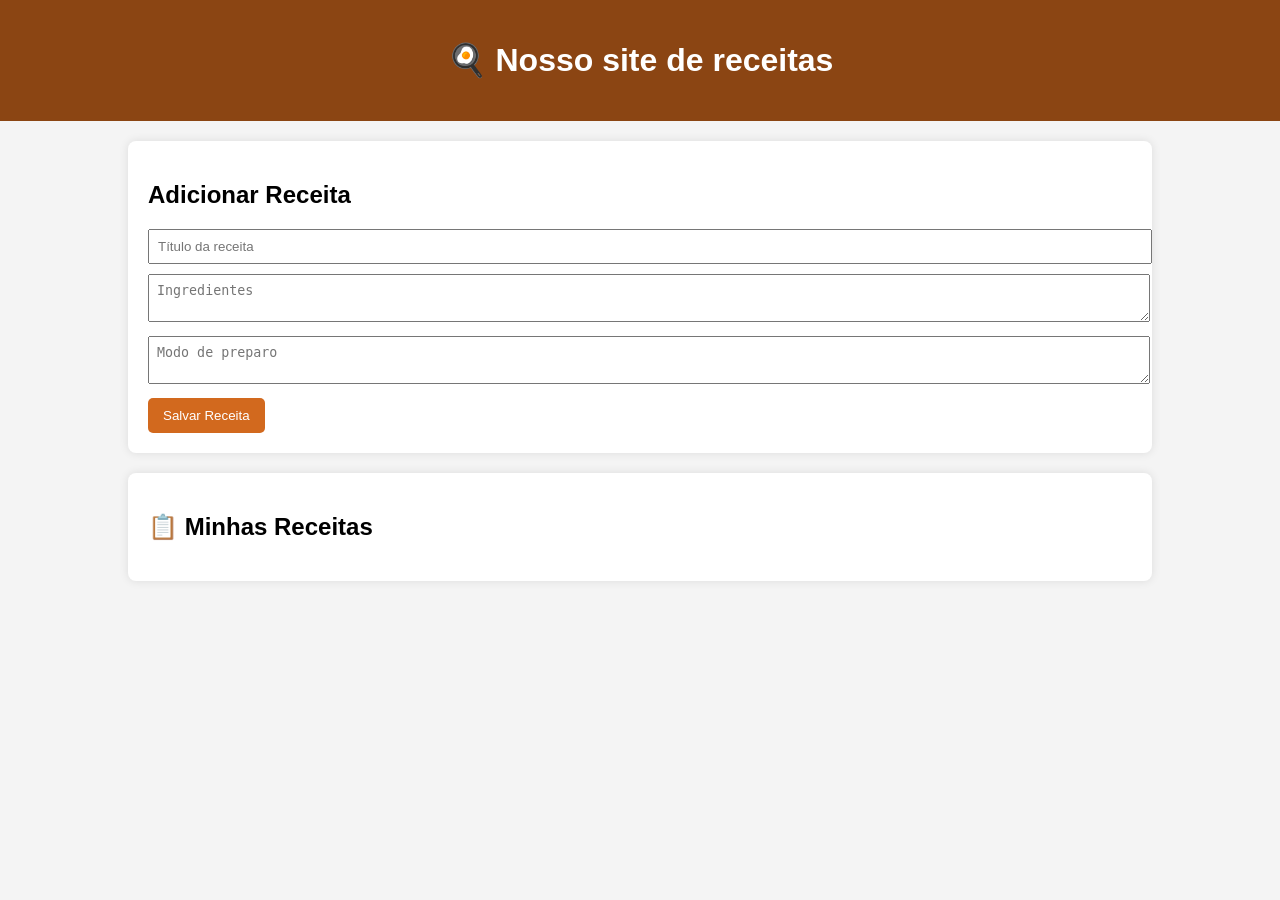
==== index.html @ 4a8650a2 "alteração do nome" ====
<!DOCTYPE html>
<html lang="pt-br">
<head>
    <meta charset="UTF-8">
    <title>Sabor coletivo</title>
    <link rel="stylesheet" href="style.css">
</head>
<body>

<header>
    <h1>🍳 Nosso site de receitas</h1>
</header>

<main>

    <section class="form-section">
        <h2 id="form-title">Adicionar Receita</h2>

        <input type="hidden" id="receita-id">

        <input type="text" id="titulo" placeholder="Título da receita">
        <textarea id="ingredientes" placeholder="Ingredientes"></textarea>
        <textarea id="modoPreparo" placeholder="Modo de preparo"></textarea>

        <button onclick="salvarReceita()">Salvar Receita</button>
    </section>

    <section class="lista-section">
        <h2>📋 Minhas Receitas</h2>
        <div id="lista-receitas"></div>
    </section>

</main>

<script src="script.js"></script>
</body>
</html>
---- style.css ----
body {
    font-family: Arial, sans-serif;
    background-color: #f4f4f4;
    margin: 0;
    padding: 0;
}

header {
    background-color: #8b4513;
    color: white;
    padding: 20px;
    text-align: center;
}

main {
    width: 80%;
    margin: 20px auto;
}

.form-section, .lista-section {
    background: white;
    padding: 20px;
    border-radius: 8px;
    margin-bottom: 20px;
    box-shadow: 0 0 10px rgba(0,0,0,0.1);
}

input, textarea {
    width: 100%;
    margin-bottom: 10px;
    padding: 8px;
}

button {
    background-color: #d2691e;
    color: white;
    border: none;
    padding: 10px 15px;
    cursor: pointer;
    border-radius: 5px;
    margin-right: 5px;
}

button:hover {
    background-color: #a0522d;
}

.receita-card {
    border: 1px solid #ddd;
    padding: 10px;
    margin-top: 10px;
    border-radius: 5px;
}
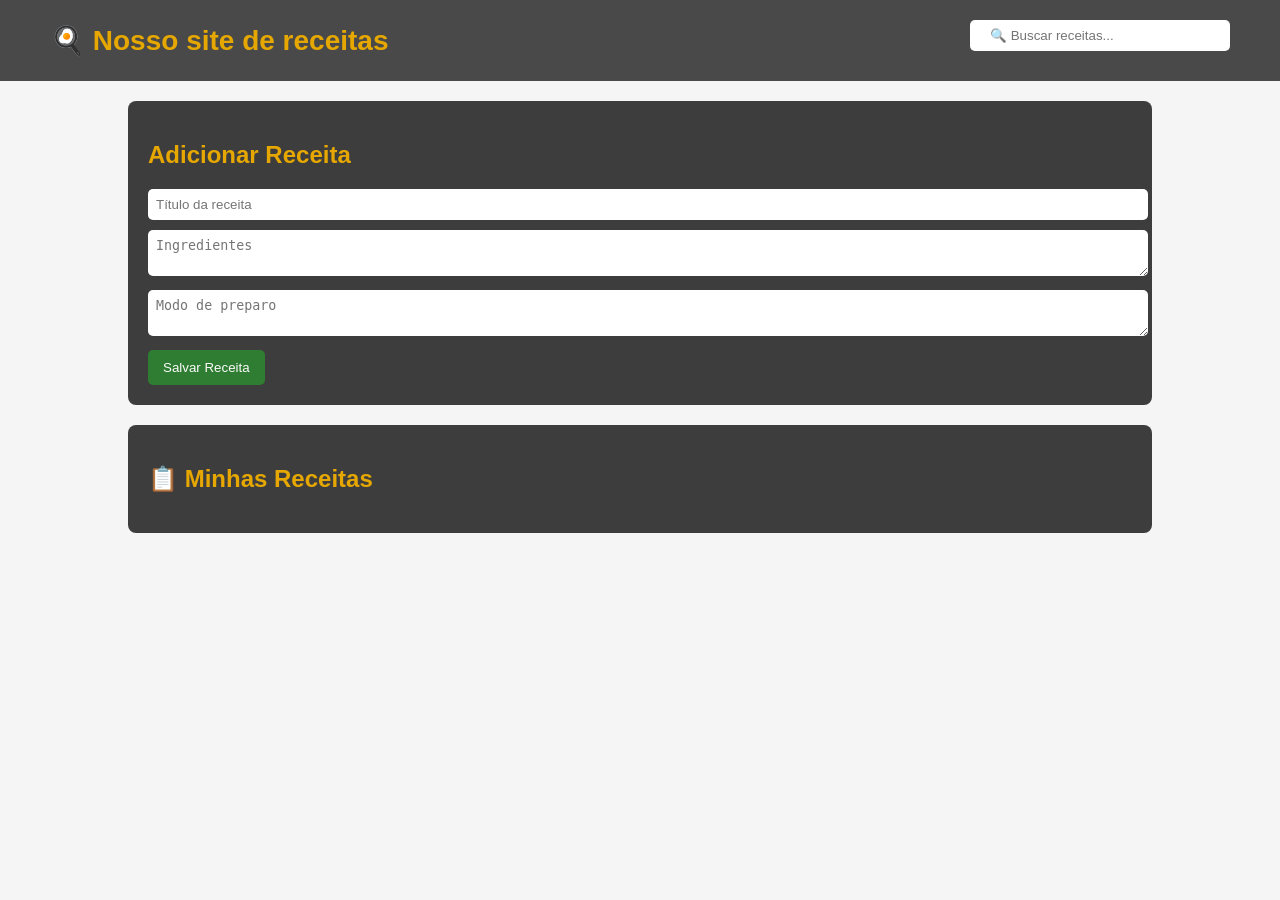
==== commit c6e1a7b9: "modificação do plano de fundo e paleta de cores" ====
--- a/index.html
+++ b/index.html
@@ -2,26 +2,28 @@
 <html lang="pt-br">
 <head>
     <meta charset="UTF-8">
-    <title>Sabor coletivo</title>
+    <title>Sabor Coletivo</title>
     <link rel="stylesheet" href="style.css">
 </head>
 <body>
 
-<header>
+<header class="header-container">
     <h1>🍳 Nosso site de receitas</h1>
+    <input 
+        type="text" 
+        id="buscar" 
+        placeholder="🔍 Buscar receitas..." 
+        oninput="buscarReceitas()"
+    >
 </header>
 
 <main>
-
     <section class="form-section">
         <h2 id="form-title">Adicionar Receita</h2>
-
         <input type="hidden" id="receita-id">
-
         <input type="text" id="titulo" placeholder="Título da receita">
         <textarea id="ingredientes" placeholder="Ingredientes"></textarea>
         <textarea id="modoPreparo" placeholder="Modo de preparo"></textarea>
-
         <button onclick="salvarReceita()">Salvar Receita</button>
     </section>
 
@@ -29,7 +31,6 @@
         <h2>📋 Minhas Receitas</h2>
         <div id="lista-receitas"></div>
     </section>
-
 </main>
 
 <script src="script.js"></script>
--- a/style.css
+++ b/style.css
@@ -1,15 +1,33 @@
 body {
     font-family: Arial, sans-serif;
-    background-color: #f4f4f4;
+    background-color: #F5F5F5;
+    background-image: url("https://img.freepik.com/fotos-gratis/vista-de-cima-em-close-up-tacas-de-especiarias-frutas-citricas-e-alho_140725-78732.jpg");
+    background-size: cover;
+    background-position: center;
+    background-repeat: no-repeat;
     margin: 0;
     padding: 0;
 }
 
-header {
-    background-color: #8b4513;
-    color: white;
-    padding: 20px;
-    text-align: center;
+.header-container {
+    background-color: rgba(0, 0, 0, 0.7);
+    color: #E6A800;
+    padding: 20px 50px;
+    display: flex;
+    justify-content: space-between;
+    align-items: center;
+}
+
+.header-container h1 {
+    margin: 0;
+    font-size: 28px;
+}
+
+.header-container input {
+    padding: 8px 20px;
+    border-radius: 5px;
+    border: none;
+    width: 220px;
 }
 
 main {
@@ -18,22 +36,23 @@
 }
 
 .form-section, .lista-section {
-    background: white;
+    background: rgba(0, 0, 0, 0.75);
     padding: 20px;
     border-radius: 8px;
     margin-bottom: 20px;
-    box-shadow: 0 0 10px rgba(0,0,0,0.1);
 }
 
 input, textarea {
     width: 100%;
     margin-bottom: 10px;
     padding: 8px;
+    border-radius: 5px;
+    border: none;
 }
 
 button {
-    background-color: #d2691e;
-    color: white;
+    background-color: #2E7D32;
+    color: #FCFAFA;
     border: none;
     padding: 10px 15px;
     cursor: pointer;
@@ -42,12 +61,31 @@
 }
 
 button:hover {
-    background-color: #a0522d;
+    background-color: #1B5E20;
 }
 
 .receita-card {
-    border: 1px solid #ddd;
+    border: 1px solid #fcfafa;
     padding: 10px;
     margin-top: 10px;
     border-radius: 5px;
+    background: rgba(0,0,0,0.65);
+}
+
+.receita-card h3 {
+    color: #E6A800;
+    font-weight: bold;
+    margin: 0 0 8px 0;
+}
+
+.receita-card p:nth-of-type(1) {
+    color: #f6cc7a;
+}
+
+.receita-card p:nth-of-type(2) {
+    color: #FFA726;
+}
+
+#form-title, .lista-section h2 {
+    color: #E6A800;
 }
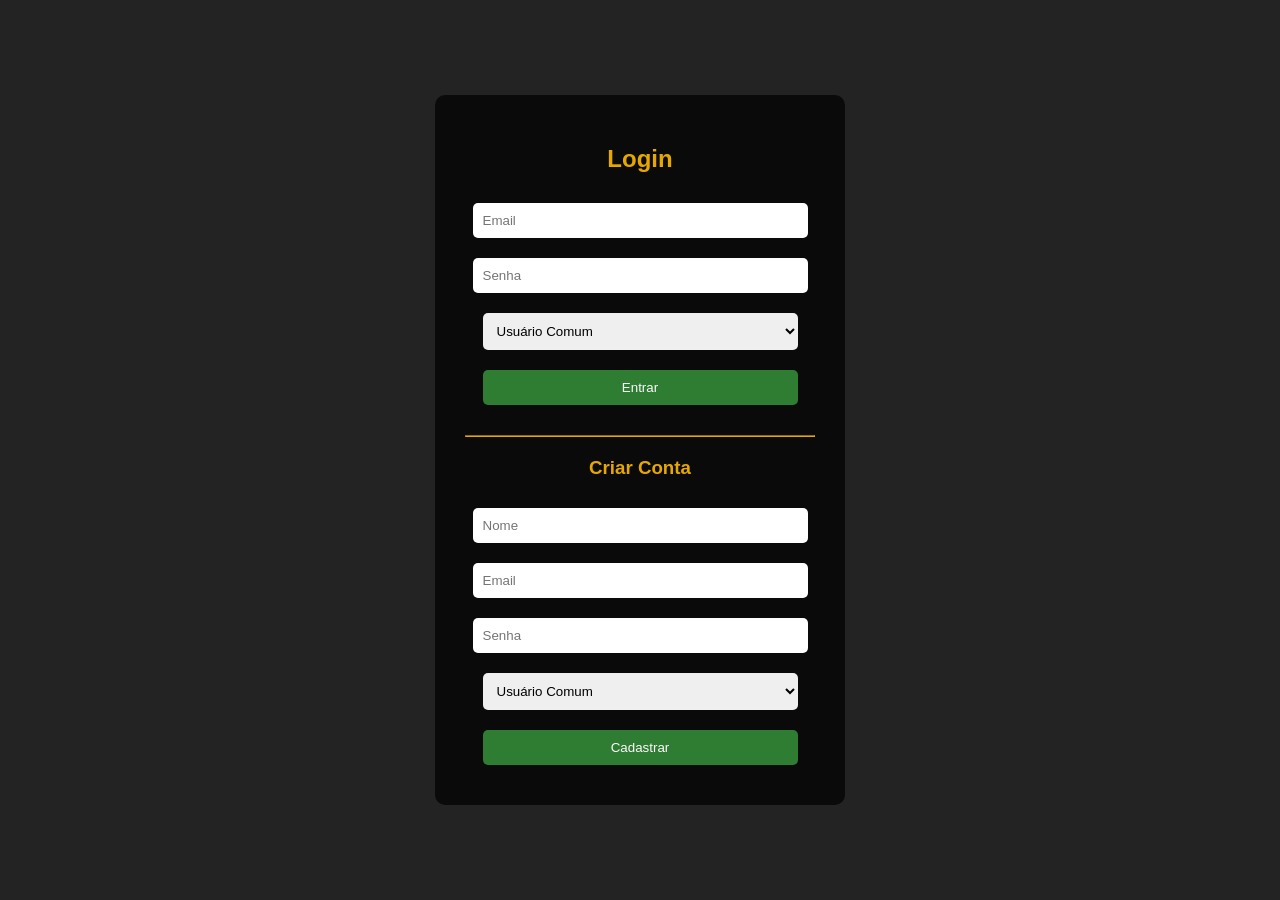
==== commit 72a43ac6: "adicionei novas seções" ====
--- a/index.html
+++ b/index.html
@@ -1,38 +1,82 @@
 <!DOCTYPE html>
 <html lang="pt-br">
 <head>
-    <meta charset="UTF-8">
-    <title>Sabor Coletivo</title>
-    <link rel="stylesheet" href="style.css">
+  <meta charset="UTF-8">
+  <title>Sabor Coletivo</title>
+  <link rel="stylesheet" href="style.css">
 </head>
 <body>
+  <header class="header-container">
+    <h1>🍳 Sabor Coletivo</h1>
+    <input type="text" id="buscar" placeholder="🔍 Buscar receitas..." oninput="buscarReceitas()">
+    <span class="usuario-logado"></span>
+    <button onclick="logout()">Sair</button>
+  </header>
 
-<header class="header-container">
-    <h1>🍳 Nosso site de receitas</h1>
-    <input 
-        type="text" 
-        id="buscar" 
-        placeholder="🔍 Buscar receitas..." 
-        oninput="buscarReceitas()"
-    >
-</header>
+  <main>
 
-<main>
-    <section class="form-section">
-        <h2 id="form-title">Adicionar Receita</h2>
-        <input type="hidden" id="receita-id">
-        <input type="text" id="titulo" placeholder="Título da receita">
-        <textarea id="ingredientes" placeholder="Ingredientes"></textarea>
-        <textarea id="modoPreparo" placeholder="Modo de preparo"></textarea>
-        <button onclick="salvarReceita()">Salvar Receita</button>
+<!-- HERO COM IMAGEM -->
+<section class="hero">
+  <div class="hero-content">
+    <h1>Descubra Receitas Incríveis</h1>
+    <p>Explore nossa coleção de receitas deliciosas para todas as ocasiões</p>
+  </div>
+</section>
+
+<!-- SEÇÃO DE BOAS VINDAS -->
+<section class="boas-vindas">
+  <div class="container">
+    <h2>Bem-vindo ao Receitas Deliciosas</h2>
+    <p>
+      Sua comunidade colaborativa de receitas! Aqui você não só descobre receitas
+      incríveis, mas também pode compartilhar suas próprias criações culinárias
+      com milhares de pessoas.
+    </p>
+  </div>
+</section>
+
+    <!-- CONTAINER DE CATEGORIAS / DESTAQUES -->
+    <section class="container">
+      <h2>🍲 Categorias</h2>
+      <div class="categorias">
+        <div class="categoria-card">🥗 Saudável</div>
+        <div class="categoria-card">🍝 Massas</div>
+        <div class="categoria-card">🍰 Sobremesas</div>
+        <div class="categoria-card">🍛 Pratos Principais</div>
+        <div class="categoria-card">🍫 Por Humor</div>
+      </div>
     </section>
 
-    <section class="lista-section">
-        <h2>📋 Minhas Receitas</h2>
-        <div id="lista-receitas"></div>
+    <!-- CONTAINER DE ADICIONAR RECEITA -->
+    <section class="container form-section">
+      <h2 id="form-title">Adicionar Receita</h2>
+      <input type="hidden" id="receita-id">
+      <input type="text" id="titulo" placeholder="Título da receita">
+      <textarea id="ingredientes" placeholder="Ingredientes"></textarea>
+      <textarea id="modoPreparo" placeholder="Modo de preparo"></textarea>
+      <button onclick="salvarReceita()">Salvar Receita</button>
     </section>
-</main>
 
-<script src="script.js"></script>
+    <!-- CONTAINER DE MINHAS RECEITAS -->
+    <section class="container lista-section">
+      <h2>📋 Minhas Receitas</h2>
+      <div id="lista-receitas" class="cards-receitas"></div>
+    </section>
+
+    <!-- CONTAINER DE RECEITAS SAUDÁVEIS -->
+    <section class="container nutricionista-section">
+      <h2>🥗 Receitas Saudáveis</h2>
+      <div id="receitas-saudaveis" class="cards-receitas"></div>
+    </section>
+
+    <!-- CONTAINER DE RECEITAS POR HUMOR -->
+    <section class="container humor-section">
+      <h2>😂 Receitas Por Humor</h2>
+      <div id="receitas-humor" class="cards-receitas"></div>
+    </section>
+
+  </main>
+
+  <script src="script.js"></script>
 </body>
 </html>
--- a/style.css
+++ b/style.css
@@ -1,7 +1,11 @@
+/* ======================= */
+/* ESTILO PRINCIPAL SITE */
+/* ======================= */
+
 body {
     font-family: Arial, sans-serif;
-    background-color: #F5F5F5;
-    background-image: url("https://img.freepik.com/fotos-gratis/vista-de-cima-em-close-up-tacas-de-especiarias-frutas-citricas-e-alho_140725-78732.jpg");
+  background-image: url("https://img.freepik.com/fotos-gratis/vista-de-cima-em-close-up-tacas-de-especiarias-frutas-citricas-e-alho_140725-78732.jpg");
+    background-color: #232323;
     background-size: cover;
     background-position: center;
     background-repeat: no-repeat;
@@ -9,8 +13,66 @@
     padding: 0;
 }
 
-.header-container {
-    background-color: rgba(0, 0, 0, 0.7);
+/* HERO */
+.hero{
+  height: 450px;
+  background-image: url("https://img.freepik.com/fotos-premium/fundo-de-cozinha-de-pedra-preta-vista-de-cima-especiarias-e-legumes_835895-2287.jpg");
+  background-size: cover;
+  background-position: center;
+  display:flex;
+  align-items:center;
+  justify-content:center;
+  text-align:center;
+  color:white;
+  position:relative;
+}
+
+.hero::before{
+  content:"";
+  position:absolute;
+  inset:0;
+  background:rgba(0,0,0,0.35);
+}
+
+.hero-content{
+  position:relative;
+  z-index:1;
+}
+
+.hero h1{
+  font-size:48px;
+  margin-bottom:10px;
+}
+
+.hero p{
+  font-size:20px;
+}
+
+
+/* BOAS VINDAS */
+.boas-vindas{
+  background-image: url("https://img.freepik.com/fotos-premium/fundo-de-cozinha-de-pedra-preta-vista-de-cima-especiarias-e-legumes_835895-2287.jpg");
+  padding:80px 20px;
+  text-align:center;
+}
+
+.container{
+  max-width:900px;
+  margin:auto;
+}
+
+.boas-vindas h2{
+  font-size:36px;
+  color:#f6f5f5;
+  margin-bottom:20px;
+}
+
+.boas-vindas p{
+  font-size:18px;
+  color:#f6f5f5;
+}
+header.header-container {
+    background-color: rgba(0,0,0,0.7);
     color: #E6A800;
     padding: 20px 50px;
     display: flex;
@@ -18,31 +80,69 @@
     align-items: center;
 }
 
-.header-container h1 {
+header.header-container h1 {
     margin: 0;
     font-size: 28px;
 }
 
-.header-container input {
+header.header-container input {
     padding: 8px 20px;
     border-radius: 5px;
     border: none;
     width: 220px;
 }
 
-main {
-    width: 80%;
+header.header-container button {
+    background-color: #2E7D32;
+    color: #FCFAFA;
+    border: none;
+    padding: 8px 15px;
+    border-radius: 5px;
+    cursor: pointer;
+}
+
+header.header-container button:hover {
+    background-color: #1B5E20;
+}
+
+/* ======================= */
+/* CONTAINERS */
+.container {
+    width: 85%;
     margin: 20px auto;
-}
-
-.form-section, .lista-section {
-    background: rgba(0, 0, 0, 0.75);
-    padding: 20px;
+    padding: 15px;
+    background: rgba(0,0,0,0.65);
     border-radius: 8px;
-    margin-bottom: 20px;
-}
-
-input, textarea {
+}
+
+/* ======================= */
+/* CATEGORIAS */
+.categorias {
+    display: flex;
+    gap: 15px;
+    flex-wrap: wrap;
+    margin-top: 10px;
+}
+
+.categoria-card {
+    background: rgba(0,0,0,0.75);
+    color: #E6A800;
+    padding: 15px;
+    border-radius: 8px;
+    flex: 1 1 150px;
+    text-align: center;
+    cursor: pointer;
+    transition: transform 0.2s;
+}
+
+.categoria-card:hover {
+    transform: scale(1.05);
+}
+
+/* ======================= */
+/* FORMULÁRIO */
+.form-section input, 
+.form-section textarea {
     width: 100%;
     margin-bottom: 10px;
     padding: 8px;
@@ -50,42 +150,103 @@
     border: none;
 }
 
-button {
+/* ======================= */
+/* CARDS DE RECEITAS */
+.cards-receitas {
+    display: flex;
+    flex-wrap: wrap;
+    gap: 15px;
+    margin-top: 10px;
+}
+
+.receita-card {
+    flex: 1 1 300px;
+    border-radius: 8px;
+    background: rgba(0,0,0,0.75);
+    padding: 15px;
+    color: #fff;
+    position: relative;
+}
+
+.receita-card h3 {
+    color: #E6A800;
+    margin-top: 0;
+}
+
+.receita-card p {
+    color: #f6cc7a;
+}
+
+.receita-card span {
+    color: #4CAF50;
+    font-weight: bold;
+}
+
+.receita-card button {
+    margin-top: 10px;
     background-color: #2E7D32;
     color: #FCFAFA;
     border: none;
-    padding: 10px 15px;
-    cursor: pointer;
-    border-radius: 5px;
-    margin-right: 5px;
-}
-
-button:hover {
+    padding: 8px 12px;
+    border-radius: 5px;
+    cursor: pointer;
+}
+
+.receita-card button:hover {
     background-color: #1B5E20;
 }
 
-.receita-card {
-    border: 1px solid #fcfafa;
+/* ======================= */
+/* SEÇÕES ESPECIAIS */
+.nutricionista-section h2,
+.humor-section h2 {
+    color: #E6A800;
+}
+
+/* ======================= */
+/* CSS DA TELA DE LOGIN */
+/* ======================= */
+/* Background específico da tela de login */
+body.login-page {
+    font-family: Arial, sans-serif;
+    margin: 0;
+    padding: 0;
+    height: 100vh;
+    background-image: url("https://img.freepik.com/vetores-premium/padrao-com-icones-e-elementos-de-alimentos-adesivos-de-livros-de-culinaria-fundo-de-menu-caseiro-bonito-para-cozinhar_1003207-130.jpg");
+    background-size: cover;
+    background-position: center;
+    background-repeat: no-repeat;
+    display: flex;
+    justify-content: center;
+    align-items: center;
+}
+
+/* Formulário centralizado */
+.login-container {
+    width: 350px;
+    padding: 30px;
+    background-color: rgba(0, 0, 0, 0.7);
+    border-radius: 10px;
+    color: #E6A800;
+    text-align: center;
+}
+
+.login-container input,
+.login-container select,
+.login-container button {
+    width: 90%;
+    margin: 10px 0;
     padding: 10px;
-    margin-top: 10px;
-    border-radius: 5px;
-    background: rgba(0,0,0,0.65);
-}
-
-.receita-card h3 {
-    color: #E6A800;
-    font-weight: bold;
-    margin: 0 0 8px 0;
-}
-
-.receita-card p:nth-of-type(1) {
-    color: #f6cc7a;
-}
-
-.receita-card p:nth-of-type(2) {
-    color: #FFA726;
-}
-
-#form-title, .lista-section h2 {
-    color: #E6A800;
+    border-radius: 5px;
+    border: none;
+}
+
+.login-container button {
+    background-color: #2E7D32;
+    color: #FCFAFA;
+    cursor: pointer;
+}
+
+.login-container button:hover {
+    background-color: #1B5E20;
 }
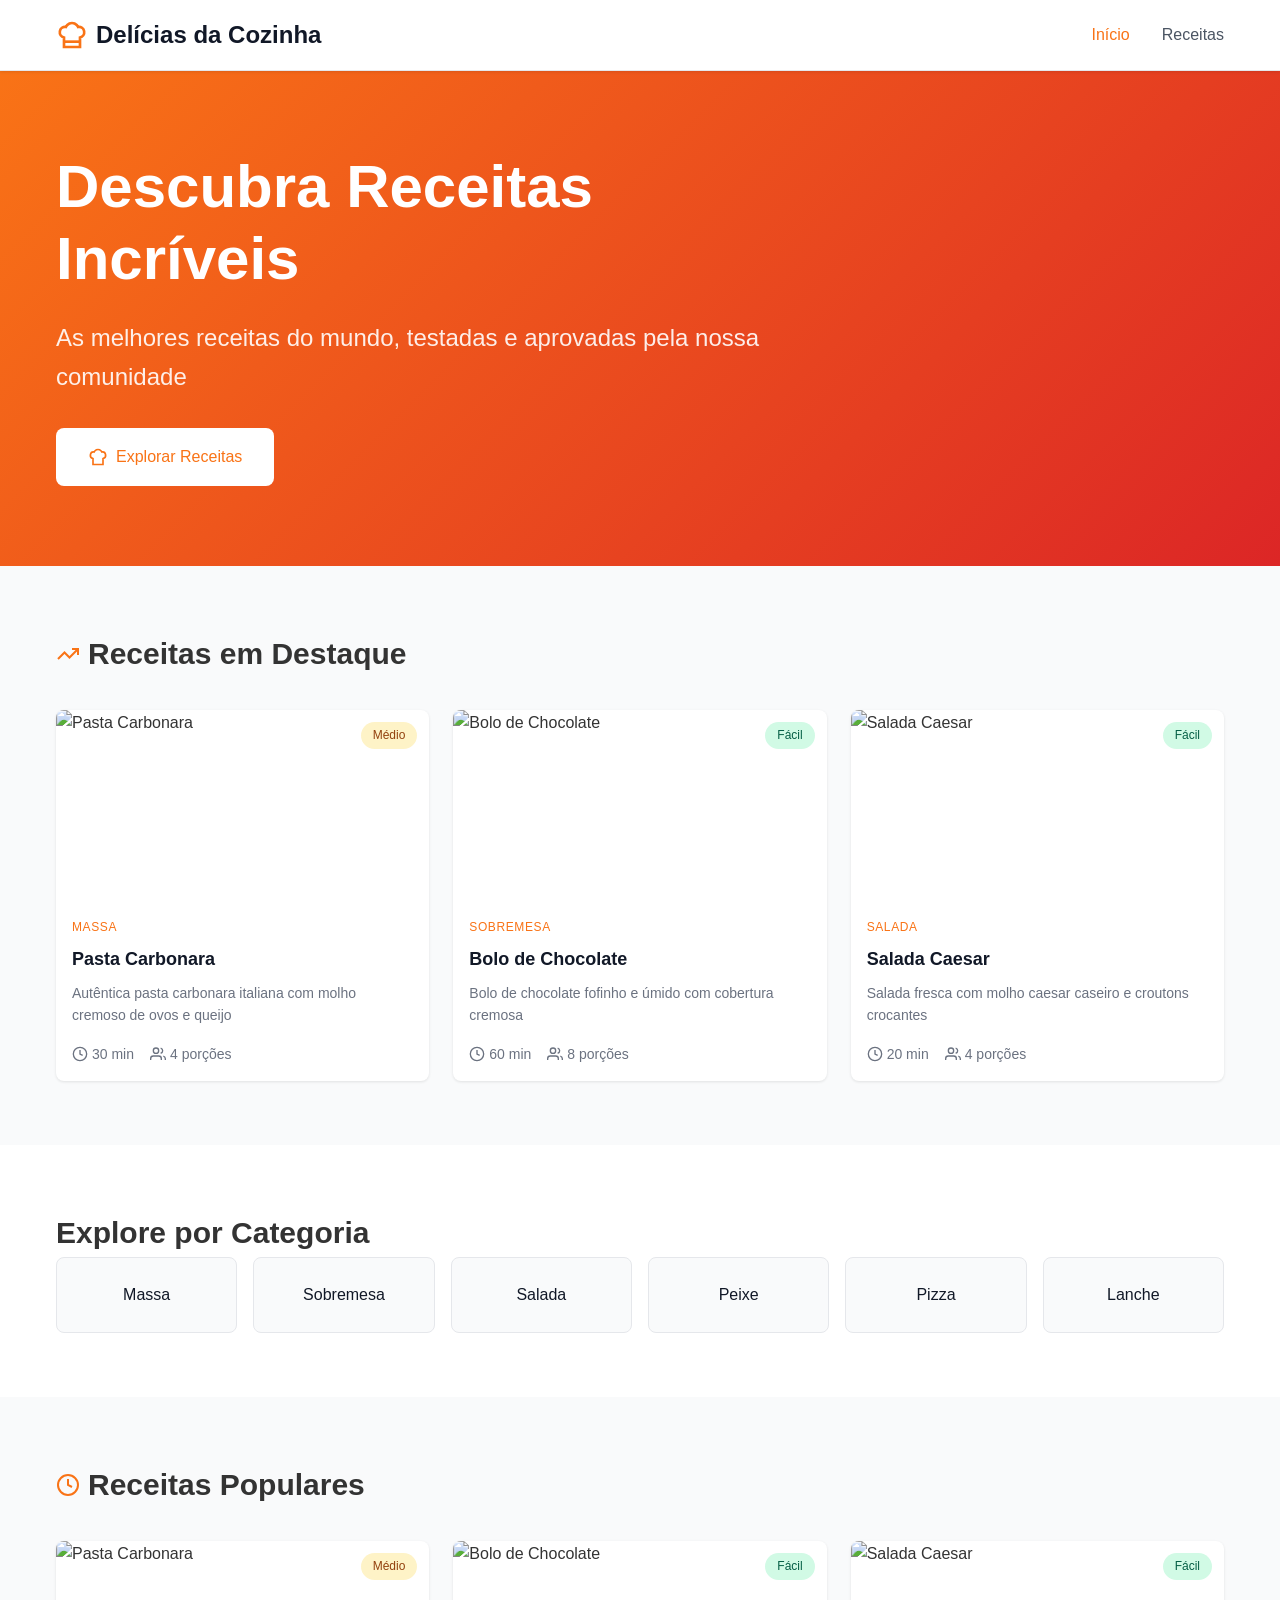
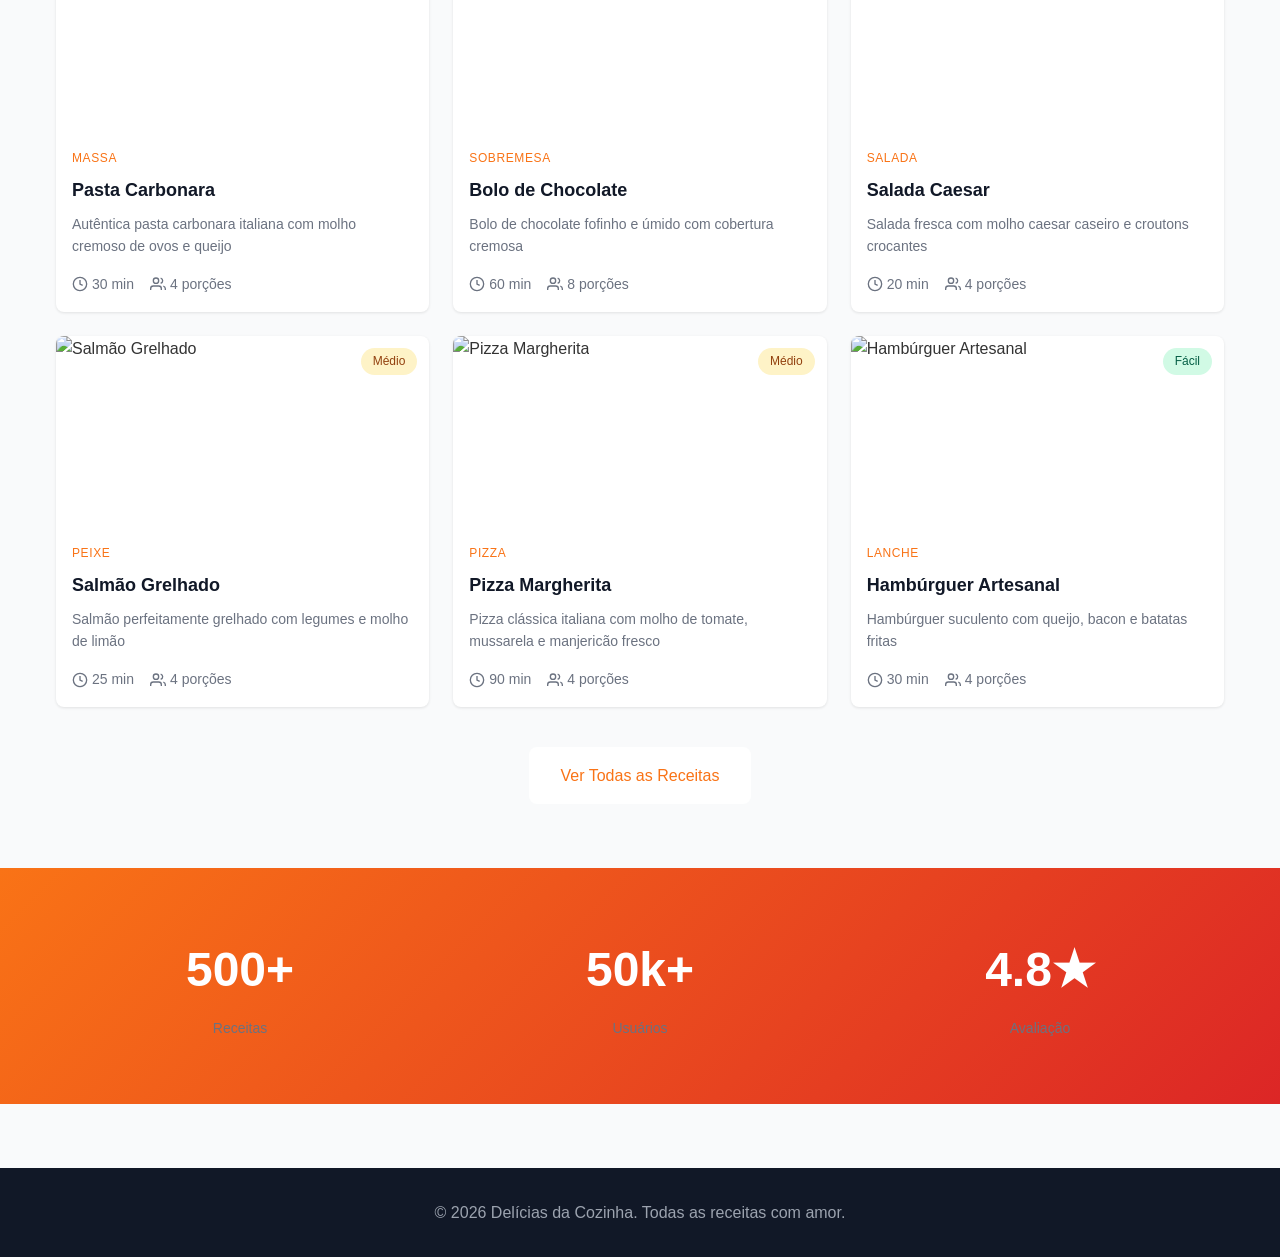
==== commit 48af37b3: "modificação total" ====
--- a/index.html
+++ b/index.html
@@ -1,82 +1,136 @@
 <!DOCTYPE html>
-<html lang="pt-br">
+<html lang="pt-BR">
 <head>
-  <meta charset="UTF-8">
-  <title>Sabor Coletivo</title>
-  <link rel="stylesheet" href="style.css">
+    <meta charset="UTF-8">
+    <meta name="viewport" content="width=device-width, initial-scale=1.0">
+    <title>Delícias da Cozinha - Site de Receitas</title>
+    <link rel="stylesheet" href="style.css">
 </head>
 <body>
-  <header class="header-container">
-    <h1>🍳 Sabor Coletivo</h1>
-    <input type="text" id="buscar" placeholder="🔍 Buscar receitas..." oninput="buscarReceitas()">
-    <span class="usuario-logado"></span>
-    <button onclick="logout()">Sair</button>
-  </header>
+    <!-- Header -->
+    <header class="header">
+        <div class="container">
+            <div class="header-content">
+                <a href="index.html" class="logo">
+                    <svg class="logo-icon" viewBox="0 0 24 24" fill="none" stroke="currentColor">
+                        <path d="M6 13.87A4 4 0 0 1 7.41 6a5.11 5.11 0 0 1 1.05-1.54 5 5 0 0 1 7.08 0A5.11 5.11 0 0 1 16.59 6 4 4 0 0 1 18 13.87V21H6Z"/>
+                        <line x1="6" y1="17" x2="18" y2="17"/>
+                    </svg>
+                    <span class="logo-text">Delícias da Cozinha</span>
+                </a>
+                <nav class="nav desktop-nav">
+                    <a href="index.html" class="nav-link active">Início</a>
+                    <a href="receitas.html" class="nav-link">Receitas</a>
+                </nav>
+                <button class="mobile-menu-btn" id="mobileMenuBtn">
+                    <span></span>
+                    <span></span>
+                    <span></span>
+                </button>
+            </div>
+            <nav class="mobile-nav" id="mobileNav">
+                <a href="index.html" class="nav-link">Início</a>
+                <a href="receitas.html" class="nav-link">Receitas</a>
+            </nav>
+        </div>
+    </header>
 
-  <main>
-
-<!-- HERO COM IMAGEM -->
-<section class="hero">
-  <div class="hero-content">
-    <h1>Descubra Receitas Incríveis</h1>
-    <p>Explore nossa coleção de receitas deliciosas para todas as ocasiões</p>
-  </div>
-</section>
-
-<!-- SEÇÃO DE BOAS VINDAS -->
-<section class="boas-vindas">
-  <div class="container">
-    <h2>Bem-vindo ao Receitas Deliciosas</h2>
-    <p>
-      Sua comunidade colaborativa de receitas! Aqui você não só descobre receitas
-      incríveis, mas também pode compartilhar suas próprias criações culinárias
-      com milhares de pessoas.
-    </p>
-  </div>
-</section>
-
-    <!-- CONTAINER DE CATEGORIAS / DESTAQUES -->
-    <section class="container">
-      <h2>🍲 Categorias</h2>
-      <div class="categorias">
-        <div class="categoria-card">🥗 Saudável</div>
-        <div class="categoria-card">🍝 Massas</div>
-        <div class="categoria-card">🍰 Sobremesas</div>
-        <div class="categoria-card">🍛 Pratos Principais</div>
-        <div class="categoria-card">🍫 Por Humor</div>
-      </div>
+    <!-- Hero Section -->
+    <section class="hero">
+        <div class="container">
+            <div class="hero-content">
+                <h1 class="hero-title">Descubra Receitas Incríveis</h1>
+                <p class="hero-description">
+                    As melhores receitas do mundo, testadas e aprovadas pela nossa comunidade
+                </p>
+                <a href="receitas.html" class="btn btn-primary">
+                    <svg class="btn-icon" viewBox="0 0 24 24" fill="none" stroke="currentColor">
+                        <path d="M6 13.87A4 4 0 0 1 7.41 6a5.11 5.11 0 0 1 1.05-1.54 5 5 0 0 1 7.08 0A5.11 5.11 0 0 1 16.59 6 4 4 0 0 1 18 13.87V21H6Z"/>
+                    </svg>
+                    Explorar Receitas
+                </a>
+            </div>
+        </div>
     </section>
 
-    <!-- CONTAINER DE ADICIONAR RECEITA -->
-    <section class="container form-section">
-      <h2 id="form-title">Adicionar Receita</h2>
-      <input type="hidden" id="receita-id">
-      <input type="text" id="titulo" placeholder="Título da receita">
-      <textarea id="ingredientes" placeholder="Ingredientes"></textarea>
-      <textarea id="modoPreparo" placeholder="Modo de preparo"></textarea>
-      <button onclick="salvarReceita()">Salvar Receita</button>
+    <!-- Featured Recipes -->
+    <section class="section">
+        <div class="container">
+            <div class="section-header">
+                <svg class="section-icon" viewBox="0 0 24 24" fill="none" stroke="currentColor">
+                    <polyline points="22 7 13.5 15.5 8.5 10.5 2 17"/>
+                    <polyline points="16 7 22 7 22 13"/>
+                </svg>
+                <h2 class="section-title">Receitas em Destaque</h2>
+            </div>
+            <div class="recipes-grid" id="featuredRecipes">
+                <!-- Receitas serão inseridas via JavaScript -->
+            </div>
+        </div>
     </section>
 
-    <!-- CONTAINER DE MINHAS RECEITAS -->
-    <section class="container lista-section">
-      <h2>📋 Minhas Receitas</h2>
-      <div id="lista-receitas" class="cards-receitas"></div>
+    <!-- Categories -->
+    <section class="section section-white">
+        <div class="container">
+            <h2 class="section-title">Explore por Categoria</h2>
+            <div class="categories-grid">
+                <a href="receitas.html?categoria=Massa" class="category-card">Massa</a>
+                <a href="receitas.html?categoria=Sobremesa" class="category-card">Sobremesa</a>
+                <a href="receitas.html?categoria=Salada" class="category-card">Salada</a>
+                <a href="receitas.html?categoria=Peixe" class="category-card">Peixe</a>
+                <a href="receitas.html?categoria=Pizza" class="category-card">Pizza</a>
+                <a href="receitas.html?categoria=Lanche" class="category-card">Lanche</a>
+            </div>
+        </div>
     </section>
 
-    <!-- CONTAINER DE RECEITAS SAUDÁVEIS -->
-    <section class="container nutricionista-section">
-      <h2>🥗 Receitas Saudáveis</h2>
-      <div id="receitas-saudaveis" class="cards-receitas"></div>
+    <!-- Popular Recipes -->
+    <section class="section">
+        <div class="container">
+            <div class="section-header">
+                <svg class="section-icon" viewBox="0 0 24 24" fill="none" stroke="currentColor">
+                    <circle cx="12" cy="12" r="10"/>
+                    <polyline points="12 6 12 12 16 14"/>
+                </svg>
+                <h2 class="section-title">Receitas Populares</h2>
+            </div>
+            <div class="recipes-grid" id="popularRecipes">
+                <!-- Receitas serão inseridas via JavaScript -->
+            </div>
+            <div class="section-footer">
+                <a href="receitas.html" class="btn btn-primary">Ver Todas as Receitas</a>
+            </div>
+        </div>
     </section>
 
-    <!-- CONTAINER DE RECEITAS POR HUMOR -->
-    <section class="container humor-section">
-      <h2>😂 Receitas Por Humor</h2>
-      <div id="receitas-humor" class="cards-receitas"></div>
+    <!-- Stats Section -->
+    <section class="stats-section">
+        <div class="container">
+            <div class="stats-grid">
+                <div class="stat-card">
+                    <div class="stat-number">500+</div>
+                    <p class="stat-label">Receitas</p>
+                </div>
+                <div class="stat-card">
+                    <div class="stat-number">50k+</div>
+                    <p class="stat-label">Usuários</p>
+                </div>
+                <div class="stat-card">
+                    <div class="stat-number">4.8★</div>
+                    <p class="stat-label">Avaliação</p>
+                </div>
+            </div>
+        </div>
     </section>
 
-  </main>
+    <!-- Footer -->
+    <footer class="footer">
+        <div class="container">
+            <p class="footer-text">© 2026 Delícias da Cozinha. Todas as receitas com amor.</p>
+        </div>
+    </footer>
 
-  <script src="script.js"></script>
+    <script src="data.js"></script>
+    <script src="script.js"></script>
 </body>
-</html>+</html>
--- a/style.css
+++ b/style.css
@@ -1,252 +1,801 @@
-/* ======================= */
-/* ESTILO PRINCIPAL SITE */
-/* ======================= */
-
-body {
-    font-family: Arial, sans-serif;
-  background-image: url("https://img.freepik.com/fotos-gratis/vista-de-cima-em-close-up-tacas-de-especiarias-frutas-citricas-e-alho_140725-78732.jpg");
-    background-color: #232323;
-    background-size: cover;
-    background-position: center;
-    background-repeat: no-repeat;
+/* Reset e Estilos Base */
+* {
     margin: 0;
     padding: 0;
-}
-
-/* HERO */
-.hero{
-  height: 450px;
-  background-image: url("https://img.freepik.com/fotos-premium/fundo-de-cozinha-de-pedra-preta-vista-de-cima-especiarias-e-legumes_835895-2287.jpg");
-  background-size: cover;
-  background-position: center;
-  display:flex;
-  align-items:center;
-  justify-content:center;
-  text-align:center;
-  color:white;
-  position:relative;
-}
-
-.hero::before{
-  content:"";
-  position:absolute;
-  inset:0;
-  background:rgba(0,0,0,0.35);
-}
-
-.hero-content{
-  position:relative;
-  z-index:1;
-}
-
-.hero h1{
-  font-size:48px;
-  margin-bottom:10px;
-}
-
-.hero p{
-  font-size:20px;
-}
-
-
-/* BOAS VINDAS */
-.boas-vindas{
-  background-image: url("https://img.freepik.com/fotos-premium/fundo-de-cozinha-de-pedra-preta-vista-de-cima-especiarias-e-legumes_835895-2287.jpg");
-  padding:80px 20px;
-  text-align:center;
-}
-
-.container{
-  max-width:900px;
-  margin:auto;
-}
-
-.boas-vindas h2{
-  font-size:36px;
-  color:#f6f5f5;
-  margin-bottom:20px;
-}
-
-.boas-vindas p{
-  font-size:18px;
-  color:#f6f5f5;
-}
-header.header-container {
-    background-color: rgba(0,0,0,0.7);
-    color: #E6A800;
-    padding: 20px 50px;
-    display: flex;
+    box-sizing: border-box;
+}
+
+body {
+    font-family: -apple-system, BlinkMacSystemFont, 'Segoe UI', Roboto, Oxygen, Ubuntu, Cantarell, sans-serif;
+    line-height: 1.6;
+    color: #333;
+    background-color: #f9fafb;
+}
+
+.container {
+    max-width: 1200px;
+    margin: 0 auto;
+    padding: 0 1rem;
+}
+
+/* Header */
+.header {
+    position: sticky;
+    top: 0;
+    z-index: 50;
+    background-color: white;
+    border-bottom: 1px solid #e5e7eb;
+    box-shadow: 0 1px 3px rgba(0, 0, 0, 0.1);
+}
+
+.header-content {
+    display: flex;
+    align-items: center;
     justify-content: space-between;
-    align-items: center;
-}
-
-header.header-container h1 {
-    margin: 0;
-    font-size: 28px;
-}
-
-header.header-container input {
-    padding: 8px 20px;
-    border-radius: 5px;
+    padding: 1rem 0;
+}
+
+.logo {
+    display: flex;
+    align-items: center;
+    gap: 0.5rem;
+    text-decoration: none;
+    color: #111827;
+}
+
+.logo-icon {
+    width: 2rem;
+    height: 2rem;
+    color: #f97316;
+    stroke-width: 2;
+}
+
+.logo-text {
+    font-size: 1.5rem;
+    font-weight: 700;
+}
+
+.nav {
+    display: flex;
+    gap: 2rem;
+}
+
+.desktop-nav {
+    display: none;
+}
+
+@media (min-width: 768px) {
+    .desktop-nav {
+        display: flex;
+    }
+}
+
+.nav-link {
+    color: #4b5563;
+    text-decoration: none;
+    transition: color 0.3s;
+}
+
+.nav-link:hover,
+.nav-link.active {
+    color: #f97316;
+}
+
+.mobile-menu-btn {
+    display: flex;
+    flex-direction: column;
+    gap: 0.375rem;
+    background: none;
     border: none;
-    width: 220px;
-}
-
-header.header-container button {
-    background-color: #2E7D32;
-    color: #FCFAFA;
+    cursor: pointer;
+    padding: 0.5rem;
+}
+
+.mobile-menu-btn span {
+    width: 1.5rem;
+    height: 0.125rem;
+    background-color: #111827;
+    display: block;
+}
+
+@media (min-width: 768px) {
+    .mobile-menu-btn {
+        display: none;
+    }
+}
+
+.mobile-nav {
+    display: none;
+    flex-direction: column;
+    gap: 1rem;
+    padding: 1rem 0;
+    border-top: 1px solid #e5e7eb;
+}
+
+.mobile-nav.active {
+    display: flex;
+}
+
+@media (min-width: 768px) {
+    .mobile-nav {
+        display: none !important;
+    }
+}
+
+/* Hero Section */
+.hero {
+    background: linear-gradient(135deg, #f97316 0%, #dc2626 100%);
+    color: white;
+    padding: 5rem 0;
+}
+
+.hero-content {
+    max-width: 48rem;
+}
+
+.hero-title {
+    font-size: 3rem;
+    font-weight: 700;
+    margin-bottom: 1.5rem;
+    line-height: 1.2;
+}
+
+@media (min-width: 768px) {
+    .hero-title {
+        font-size: 3.75rem;
+    }
+}
+
+.hero-description {
+    font-size: 1.25rem;
+    margin-bottom: 2rem;
+    color: rgba(255, 255, 255, 0.9);
+}
+
+@media (min-width: 768px) {
+    .hero-description {
+        font-size: 1.5rem;
+    }
+}
+
+/* Buttons */
+.btn {
+    display: inline-flex;
+    align-items: center;
+    gap: 0.5rem;
+    padding: 1rem 2rem;
+    border-radius: 0.5rem;
+    font-weight: 500;
+    text-decoration: none;
+    transition: all 0.3s;
     border: none;
-    padding: 8px 15px;
-    border-radius: 5px;
     cursor: pointer;
-}
-
-header.header-container button:hover {
-    background-color: #1B5E20;
-}
-
-/* ======================= */
-/* CONTAINERS */
-.container {
-    width: 85%;
-    margin: 20px auto;
-    padding: 15px;
-    background: rgba(0,0,0,0.65);
-    border-radius: 8px;
-}
-
-/* ======================= */
-/* CATEGORIAS */
-.categorias {
-    display: flex;
-    gap: 15px;
+    font-size: 1rem;
+}
+
+.btn-primary {
+    background-color: white;
+    color: #f97316;
+}
+
+.btn-primary:hover {
+    background-color: #fff7ed;
+}
+
+.btn-icon {
+    width: 1.25rem;
+    height: 1.25rem;
+    stroke-width: 2;
+}
+
+/* Sections */
+.section {
+    padding: 4rem 0;
+}
+
+.section-white {
+    background-color: white;
+}
+
+.section-header {
+    display: flex;
+    align-items: center;
+    gap: 0.5rem;
+    margin-bottom: 2rem;
+}
+
+.section-icon {
+    width: 1.5rem;
+    height: 1.5rem;
+    color: #f97316;
+    stroke-width: 2;
+}
+
+.section-title {
+    font-size: 1.875rem;
+    font-weight: 700;
+}
+
+.section-footer {
+    text-align: center;
+    margin-top: 2.5rem;
+}
+
+/* Recipes Grid */
+.recipes-grid {
+    display: grid;
+    grid-template-columns: 1fr;
+    gap: 1.5rem;
+}
+
+@media (min-width: 768px) {
+    .recipes-grid {
+        grid-template-columns: repeat(2, 1fr);
+    }
+}
+
+@media (min-width: 1024px) {
+    .recipes-grid {
+        grid-template-columns: repeat(3, 1fr);
+    }
+}
+
+/* Recipe Card */
+.recipe-card {
+    background-color: white;
+    border-radius: 0.5rem;
+    overflow: hidden;
+    box-shadow: 0 1px 3px rgba(0, 0, 0, 0.1);
+    transition: box-shadow 0.3s;
+    text-decoration: none;
+    color: inherit;
+    display: block;
+}
+
+.recipe-card:hover {
+    box-shadow: 0 10px 25px rgba(0, 0, 0, 0.15);
+}
+
+.recipe-card-image {
+    position: relative;
+    height: 12rem;
+    overflow: hidden;
+}
+
+.recipe-card-image img {
+    width: 100%;
+    height: 100%;
+    object-fit: cover;
+    transition: transform 0.3s;
+}
+
+.recipe-card:hover .recipe-card-image img {
+    transform: scale(1.05);
+}
+
+.difficulty-badge {
+    position: absolute;
+    top: 0.75rem;
+    right: 0.75rem;
+    padding: 0.25rem 0.75rem;
+    border-radius: 9999px;
+    font-size: 0.75rem;
+    font-weight: 500;
+}
+
+.difficulty-facil {
+    background-color: #d1fae5;
+    color: #065f46;
+}
+
+.difficulty-medio {
+    background-color: #fef3c7;
+    color: #92400e;
+}
+
+.difficulty-dificil {
+    background-color: #fee2e2;
+    color: #991b1b;
+}
+
+.recipe-card-content {
+    padding: 1rem;
+}
+
+.recipe-category {
+    font-size: 0.75rem;
+    font-weight: 500;
+    color: #f97316;
+    text-transform: uppercase;
+    letter-spacing: 0.05em;
+    margin-bottom: 0.5rem;
+    display: block;
+}
+
+.recipe-title {
+    font-size: 1.125rem;
+    font-weight: 600;
+    color: #111827;
+    margin-bottom: 0.5rem;
+    display: -webkit-box;
+    -webkit-line-clamp: 1;
+    -webkit-box-orient: vertical;
+    overflow: hidden;
+}
+
+.recipe-description {
+    font-size: 0.875rem;
+    color: #6b7280;
+    margin-bottom: 1rem;
+    display: -webkit-box;
+    -webkit-line-clamp: 2;
+    -webkit-box-orient: vertical;
+    overflow: hidden;
+}
+
+.recipe-meta {
+    display: flex;
+    align-items: center;
+    gap: 1rem;
+    font-size: 0.875rem;
+    color: #6b7280;
+}
+
+.recipe-meta-item {
+    display: flex;
+    align-items: center;
+    gap: 0.25rem;
+}
+
+.recipe-meta-item svg {
+    width: 1rem;
+    height: 1rem;
+    stroke-width: 2;
+}
+
+/* Categories Grid */
+.categories-grid {
+    display: grid;
+    grid-template-columns: repeat(2, 1fr);
+    gap: 1rem;
+}
+
+@media (min-width: 768px) {
+    .categories-grid {
+        grid-template-columns: repeat(3, 1fr);
+    }
+}
+
+@media (min-width: 1024px) {
+    .categories-grid {
+        grid-template-columns: repeat(6, 1fr);
+    }
+}
+
+.category-card {
+    background-color: #f9fafb;
+    border: 1px solid #e5e7eb;
+    border-radius: 0.5rem;
+    padding: 1.5rem;
+    text-align: center;
+    text-decoration: none;
+    color: #111827;
+    font-weight: 500;
+    transition: all 0.3s;
+}
+
+.category-card:hover {
+    background-color: #fff7ed;
+    border-color: #fdba74;
+}
+
+/* Stats Section */
+.stats-section {
+    background: linear-gradient(135deg, #f97316 0%, #dc2626 100%);
+    color: white;
+    padding: 4rem 0;
+}
+
+.stats-grid {
+    display: grid;
+    grid-template-columns: 1fr;
+    gap: 2rem;
+    text-align: center;
+}
+
+@media (min-width: 768px) {
+    .stats-grid {
+        grid-template-columns: repeat(3, 1fr);
+    }
+}
+
+.stat-number {
+    font-size: 3rem;
+    font-weight: 700;
+    margin-bottom: 0.5rem;
+}
+
+.stat-label {
+    font-size: 1.25rem;
+    color: rgba(255, 255, 255, 0.9);
+}
+
+/* Footer */
+.footer {
+    background-color: #111827;
+    color: white;
+    padding: 2rem 0;
+    margin-top: 4rem;
+}
+
+.footer-text {
+    text-align: center;
+    color: #9ca3af;
+}
+
+/* Recipes Page */
+.recipes-page {
+    padding: 2rem 0;
+}
+
+.page-header {
+    margin-bottom: 2rem;
+}
+
+.page-title {
+    font-size: 2.25rem;
+    font-weight: 700;
+    margin-bottom: 1rem;
+}
+
+.page-description {
+    font-size: 1.125rem;
+    color: #6b7280;
+}
+
+/* Filters Section */
+.filters-section {
+    margin-bottom: 2rem;
+}
+
+.search-box {
+    position: relative;
+    max-width: 28rem;
+    margin-bottom: 1.5rem;
+}
+
+.search-icon {
+    position: absolute;
+    left: 0.75rem;
+    top: 50%;
+    transform: translateY(-50%);
+    width: 1.25rem;
+    height: 1.25rem;
+    color: #9ca3af;
+    stroke-width: 2;
+}
+
+.search-input {
+    width: 100%;
+    padding: 0.75rem 1rem 0.75rem 2.5rem;
+    border: 1px solid #d1d5db;
+    border-radius: 0.5rem;
+    font-size: 1rem;
+    outline: none;
+    transition: all 0.3s;
+}
+
+.search-input:focus {
+    border-color: #f97316;
+    box-shadow: 0 0 0 3px rgba(249, 115, 22, 0.1);
+}
+
+.filter-header {
+    display: flex;
+    align-items: center;
+    gap: 0.5rem;
+    margin-bottom: 1rem;
+}
+
+.filter-icon {
+    width: 1.25rem;
+    height: 1.25rem;
+    color: #6b7280;
+    stroke-width: 2;
+}
+
+.filter-label {
+    font-size: 0.875rem;
+    font-weight: 500;
+    color: #374151;
+}
+
+.categories-filter {
+    display: flex;
     flex-wrap: wrap;
-    margin-top: 10px;
-}
-
-.categoria-card {
-    background: rgba(0,0,0,0.75);
-    color: #E6A800;
-    padding: 15px;
-    border-radius: 8px;
-    flex: 1 1 150px;
+    gap: 0.5rem;
+}
+
+.category-btn {
+    padding: 0.5rem 1rem;
+    border-radius: 9999px;
+    font-size: 0.875rem;
+    font-weight: 500;
+    border: none;
+    cursor: pointer;
+    transition: all 0.3s;
+    background-color: #f3f4f6;
+    color: #374151;
+}
+
+.category-btn:hover {
+    background-color: #e5e7eb;
+}
+
+.category-btn.active {
+    background-color: #f97316;
+    color: white;
+}
+
+.results-count {
+    margin-bottom: 1.5rem;
+    color: #6b7280;
+}
+
+.no-results {
     text-align: center;
-    cursor: pointer;
-    transition: transform 0.2s;
-}
-
-.categoria-card:hover {
-    transform: scale(1.05);
-}
-
-/* ======================= */
-/* FORMULÁRIO */
-.form-section input, 
-.form-section textarea {
+    padding: 4rem 0;
+}
+
+.no-results p {
+    font-size: 1.25rem;
+    color: #6b7280;
+}
+
+/* Recipe Detail Page */
+.back-button-container {
+    padding: 1.5rem 0;
+}
+
+.back-button {
+    display: inline-flex;
+    align-items: center;
+    gap: 0.5rem;
+    color: #6b7280;
+    text-decoration: none;
+    transition: color 0.3s;
+}
+
+.back-button:hover {
+    color: #f97316;
+}
+
+.back-button svg {
+    width: 1.25rem;
+    height: 1.25rem;
+    stroke-width: 2;
+}
+
+.recipe-header {
+    position: relative;
+    height: 400px;
+    overflow: hidden;
+    margin-bottom: 2rem;
+}
+
+@media (min-width: 768px) {
+    .recipe-header {
+        height: 500px;
+    }
+}
+
+.recipe-header-image {
     width: 100%;
-    margin-bottom: 10px;
-    padding: 8px;
-    border-radius: 5px;
-    border: none;
-}
-
-/* ======================= */
-/* CARDS DE RECEITAS */
-.cards-receitas {
-    display: flex;
-    flex-wrap: wrap;
-    gap: 15px;
-    margin-top: 10px;
-}
-
-.receita-card {
-    flex: 1 1 300px;
-    border-radius: 8px;
-    background: rgba(0,0,0,0.75);
-    padding: 15px;
-    color: #fff;
-    position: relative;
-}
-
-.receita-card h3 {
-    color: #E6A800;
-    margin-top: 0;
-}
-
-.receita-card p {
-    color: #f6cc7a;
-}
-
-.receita-card span {
-    color: #4CAF50;
-    font-weight: bold;
-}
-
-.receita-card button {
-    margin-top: 10px;
-    background-color: #2E7D32;
-    color: #FCFAFA;
-    border: none;
-    padding: 8px 12px;
-    border-radius: 5px;
-    cursor: pointer;
-}
-
-.receita-card button:hover {
-    background-color: #1B5E20;
-}
-
-/* ======================= */
-/* SEÇÕES ESPECIAIS */
-.nutricionista-section h2,
-.humor-section h2 {
-    color: #E6A800;
-}
-
-/* ======================= */
-/* CSS DA TELA DE LOGIN */
-/* ======================= */
-/* Background específico da tela de login */
-body.login-page {
-    font-family: Arial, sans-serif;
-    margin: 0;
-    padding: 0;
-    height: 100vh;
-    background-image: url("https://img.freepik.com/vetores-premium/padrao-com-icones-e-elementos-de-alimentos-adesivos-de-livros-de-culinaria-fundo-de-menu-caseiro-bonito-para-cozinhar_1003207-130.jpg");
-    background-size: cover;
-    background-position: center;
-    background-repeat: no-repeat;
-    display: flex;
+    height: 100%;
+    object-fit: cover;
+}
+
+.recipe-header-overlay {
+    position: absolute;
+    inset: 0;
+    background: linear-gradient(to top, rgba(0, 0, 0, 0.7), rgba(0, 0, 0, 0.3) 50%, transparent);
+}
+
+.recipe-header-content {
+    position: absolute;
+    bottom: 0;
+    left: 0;
+    right: 0;
+    color: white;
+    padding: 2rem;
+}
+
+.recipe-header-category {
+    display: inline-block;
+    padding: 0.25rem 0.75rem;
+    background-color: #f97316;
+    border-radius: 9999px;
+    font-size: 0.875rem;
+    margin-bottom: 1rem;
+}
+
+.recipe-header-title {
+    font-size: 2.25rem;
+    font-weight: 700;
+    margin-bottom: 1rem;
+}
+
+@media (min-width: 768px) {
+    .recipe-header-title {
+        font-size: 3rem;
+    }
+}
+
+.recipe-header-description {
+    font-size: 1.25rem;
+    color: #e5e7eb;
+    max-width: 48rem;
+}
+
+.recipe-stats {
+    display: grid;
+    grid-template-columns: repeat(2, 1fr);
+    gap: 1rem;
+    margin-bottom: 3rem;
+}
+
+@media (min-width: 768px) {
+    .recipe-stats {
+        grid-template-columns: repeat(4, 1fr);
+    }
+}
+
+.stat-box {
+    background-color: white;
+    border-radius: 0.5rem;
+    box-shadow: 0 1px 3px rgba(0, 0, 0, 0.1);
+    padding: 1.5rem;
+    text-align: center;
+}
+
+.stat-box svg {
+    width: 2rem;
+    height: 2rem;
+    color: #f97316;
+    margin: 0 auto 0.5rem;
+    stroke-width: 2;
+}
+
+.stat-value {
+    font-size: 1.5rem;
+    font-weight: 700;
+    margin-bottom: 0.25rem;
+}
+
+.stat-box .difficulty-badge {
+    position: static;
+    display: inline-block;
+}
+
+.stat-label {
+    font-size: 0.875rem;
+    color: #6b7280;
+    margin-top: 0.25rem;
+}
+
+.recipe-content {
+    display: grid;
+    gap: 3rem;
+    margin-bottom: 3rem;
+}
+
+@media (min-width: 768px) {
+    .recipe-content {
+        grid-template-columns: repeat(2, 1fr);
+    }
+}
+
+.recipe-section {
+    background-color: white;
+    border-radius: 0.5rem;
+    box-shadow: 0 1px 3px rgba(0, 0, 0, 0.1);
+    padding: 2rem;
+}
+
+.recipe-section-header {
+    display: flex;
+    align-items: center;
+    gap: 0.5rem;
+    margin-bottom: 1.5rem;
+}
+
+.recipe-section-header h2 {
+    font-size: 1.5rem;
+    font-weight: 700;
+}
+
+.ingredients-list {
+    list-style: none;
+}
+
+.ingredients-list li {
+    display: flex;
+    align-items: start;
+    gap: 0.75rem;
+    margin-bottom: 0.75rem;
+    color: #374151;
+}
+
+.ingredients-list li::before {
+    content: '';
+    width: 0.5rem;
+    height: 0.5rem;
+    background-color: #f97316;
+    border-radius: 50%;
+    margin-top: 0.5rem;
+    flex-shrink: 0;
+}
+
+.instructions-list {
+    list-style: none;
+    counter-reset: instructions;
+}
+
+.instructions-list li {
+    display: flex;
+    gap: 1rem;
+    margin-bottom: 1rem;
+    counter-increment: instructions;
+}
+
+.instructions-list li::before {
+    content: counter(instructions);
+    flex-shrink: 0;
+    width: 2rem;
+    height: 2rem;
+    background-color: #f97316;
+    color: white;
+    border-radius: 50%;
+    display: flex;
+    align-items: center;
     justify-content: center;
-    align-items: center;
-}
-
-/* Formulário centralizado */
-.login-container {
-    width: 350px;
-    padding: 30px;
-    background-color: rgba(0, 0, 0, 0.7);
-    border-radius: 10px;
-    color: #E6A800;
-    text-align: center;
-}
-
-.login-container input,
-.login-container select,
-.login-container button {
-    width: 90%;
-    margin: 10px 0;
-    padding: 10px;
-    border-radius: 5px;
-    border: none;
-}
-
-.login-container button {
-    background-color: #2E7D32;
-    color: #FCFAFA;
-    cursor: pointer;
-}
-
-.login-container button:hover {
-    background-color: #1B5E20;
-}+    font-weight: 500;
+}
+
+.instructions-list li p {
+    padding-top: 0.25rem;
+    color: #374151;
+}
+
+.tips-section {
+    background-color: #fff7ed;
+    border: 1px solid #fdba74;
+    border-radius: 0.5rem;
+    padding: 2rem;
+    margin-bottom: 4rem;
+}
+
+.tips-section h3 {
+    font-size: 1.25rem;
+    font-weight: 600;
+    margin-bottom: 1rem;
+}
+
+.tips-section p {
+    color: #374151;
+    line-height: 1.6;
+}
+
+.related-recipes {
+    margin-top: 4rem;
+}
+
+.related-recipes .section-title {
+    margin-bottom: 2rem;
+}
+
+@media (min-width: 1024px) {
+    .related-recipes .recipes-grid {
+        grid-template-columns: repeat(3, 1fr);
+    }
+}
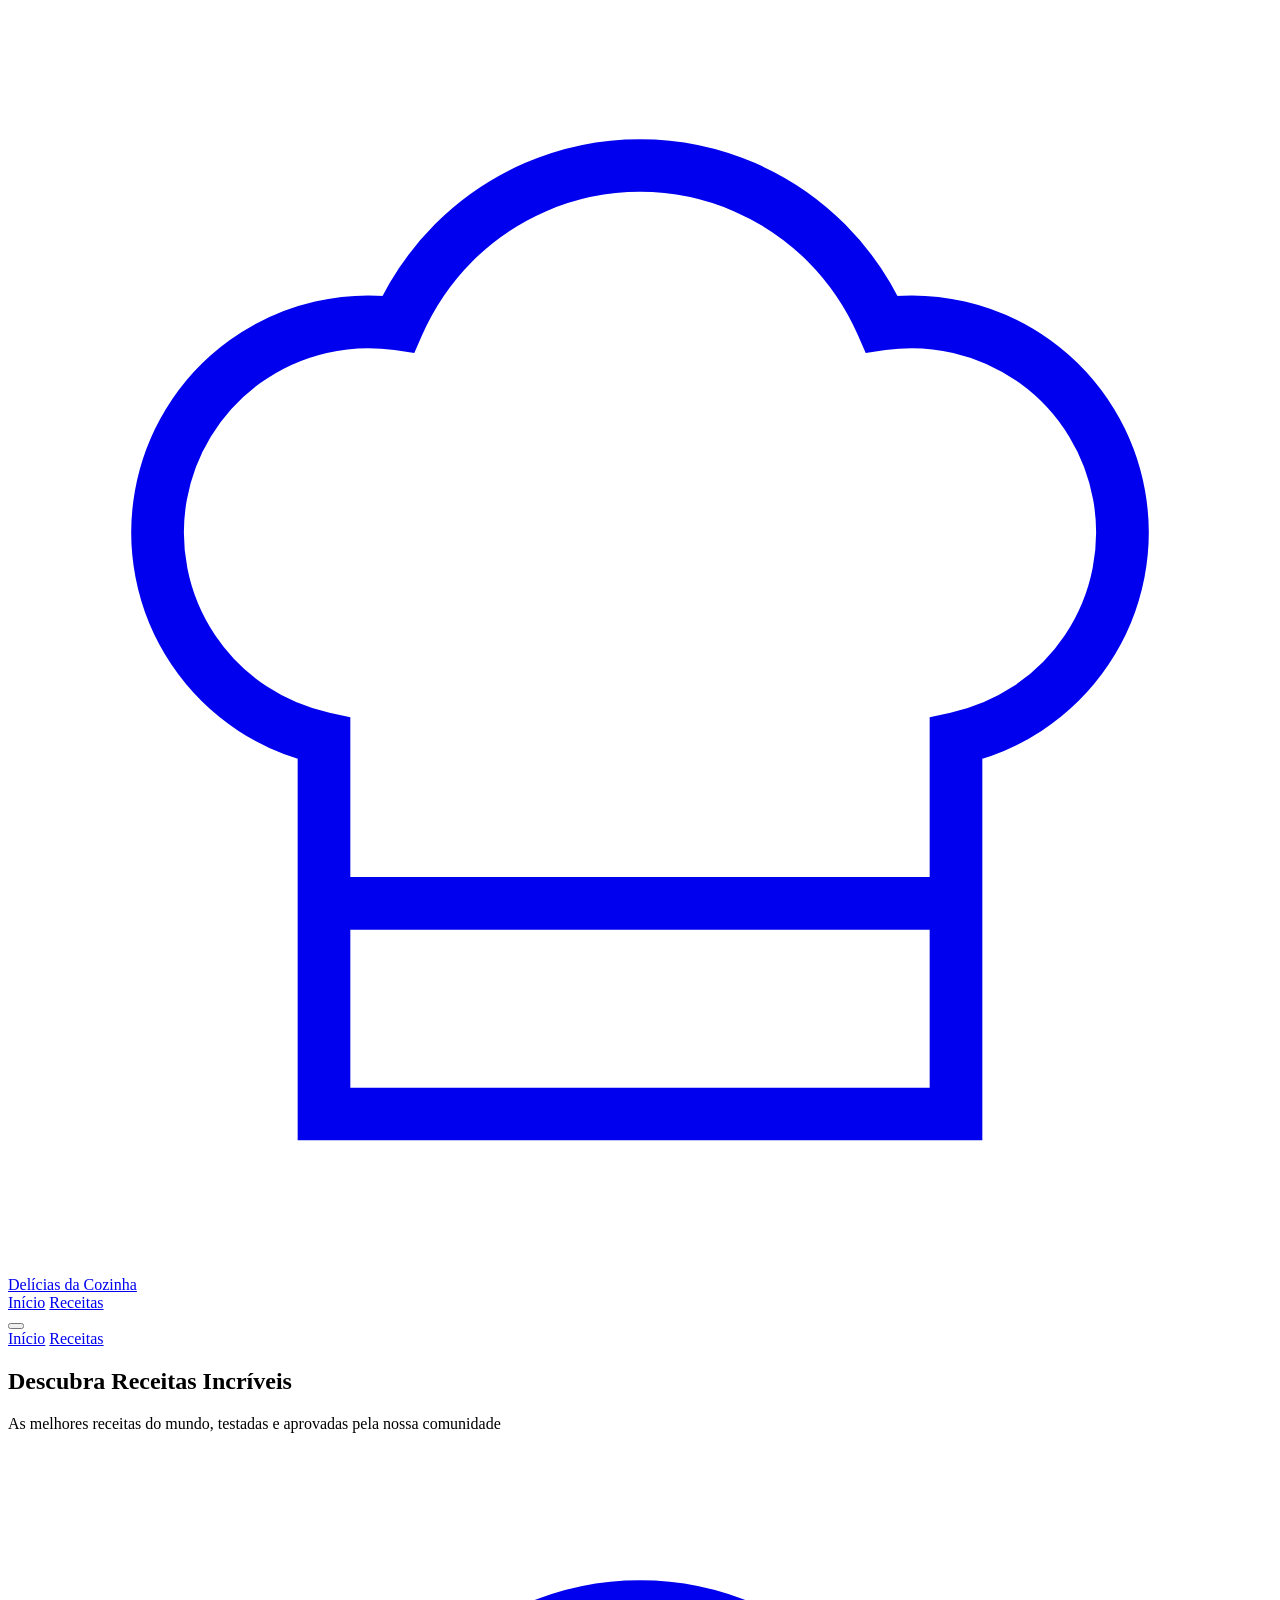
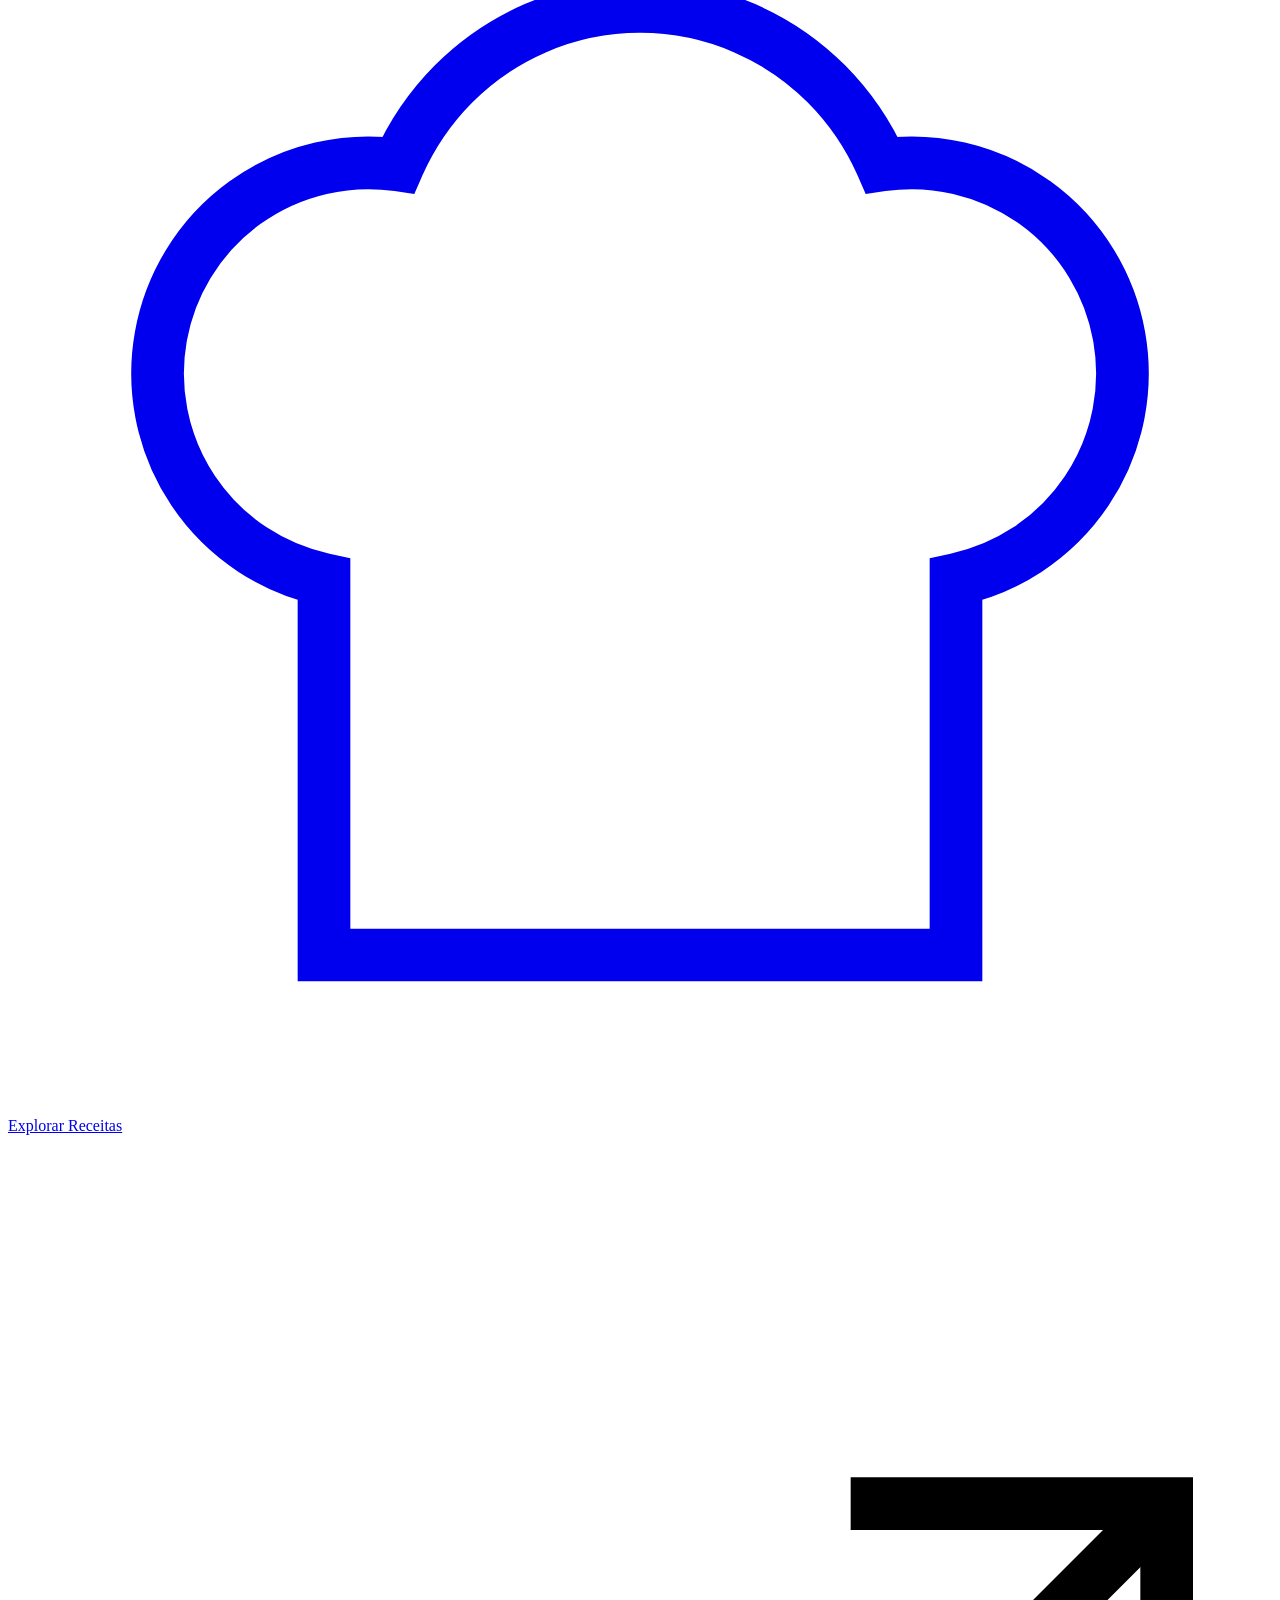
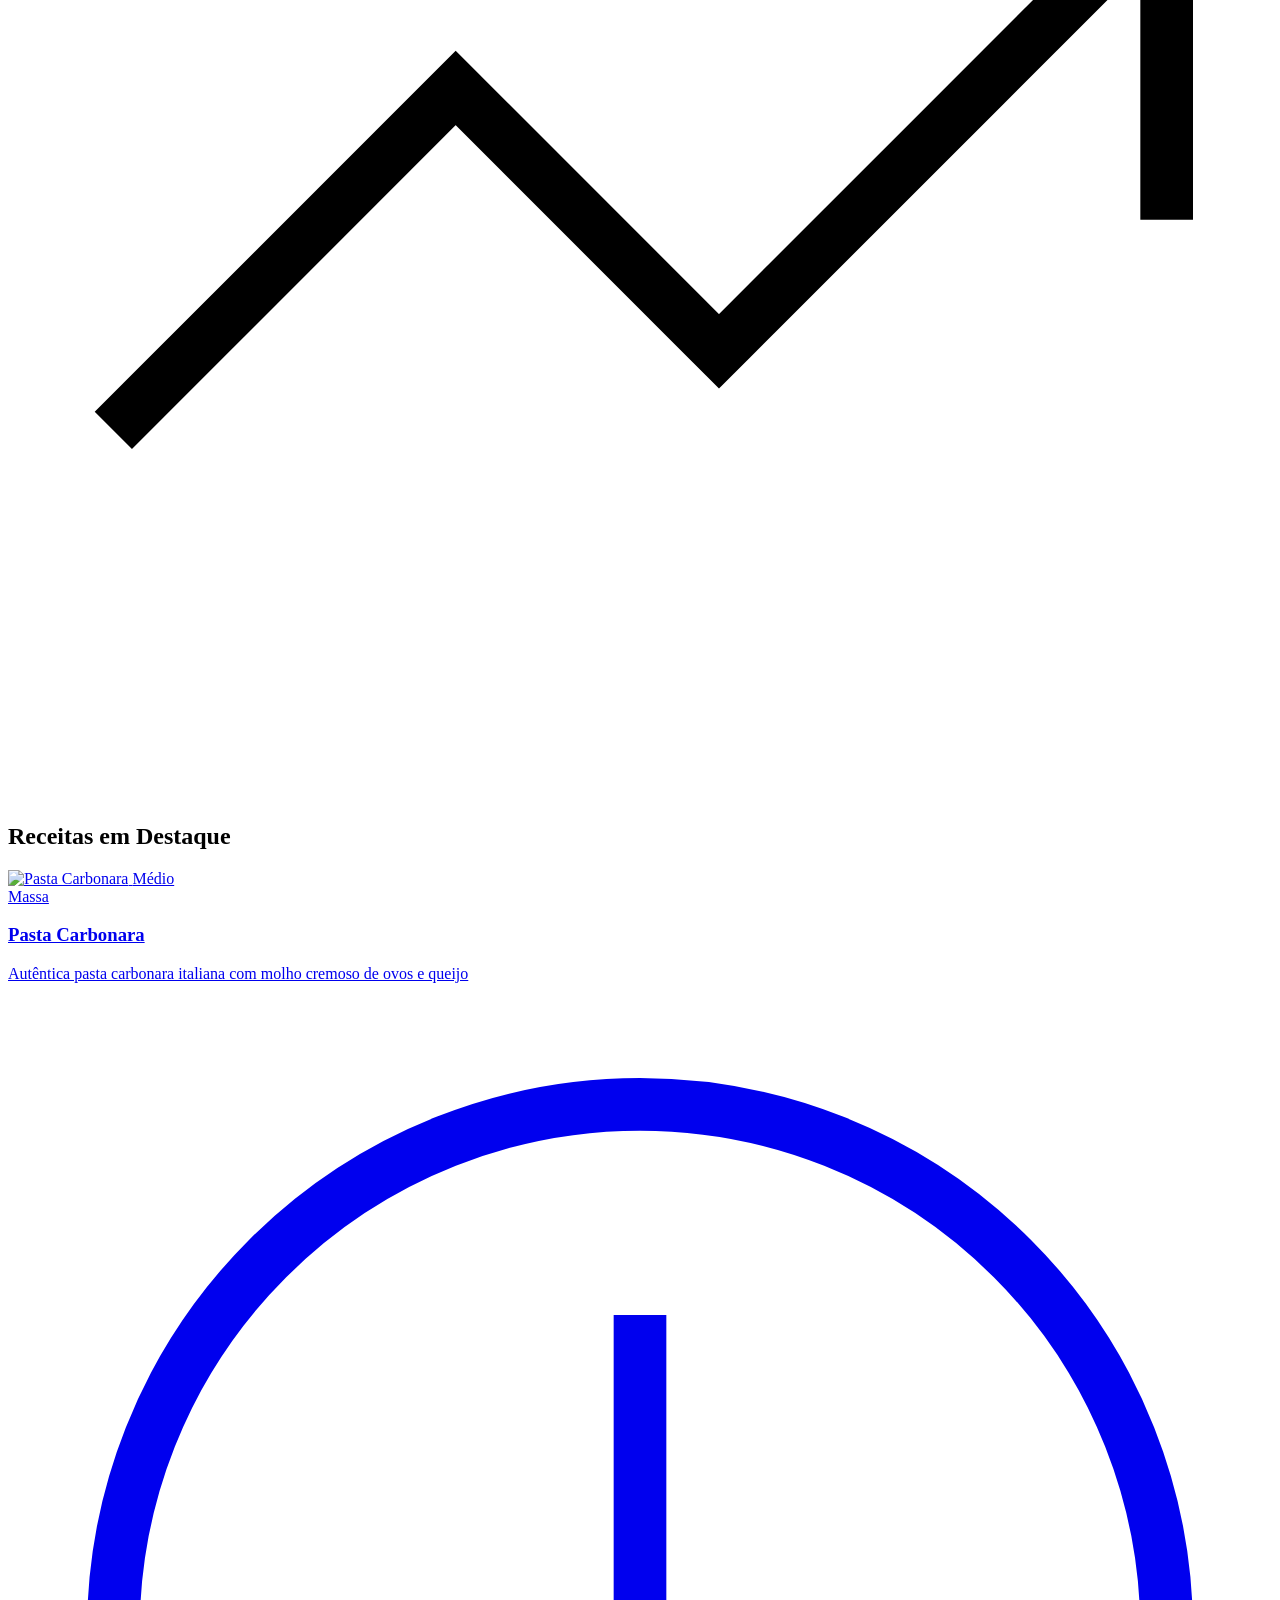
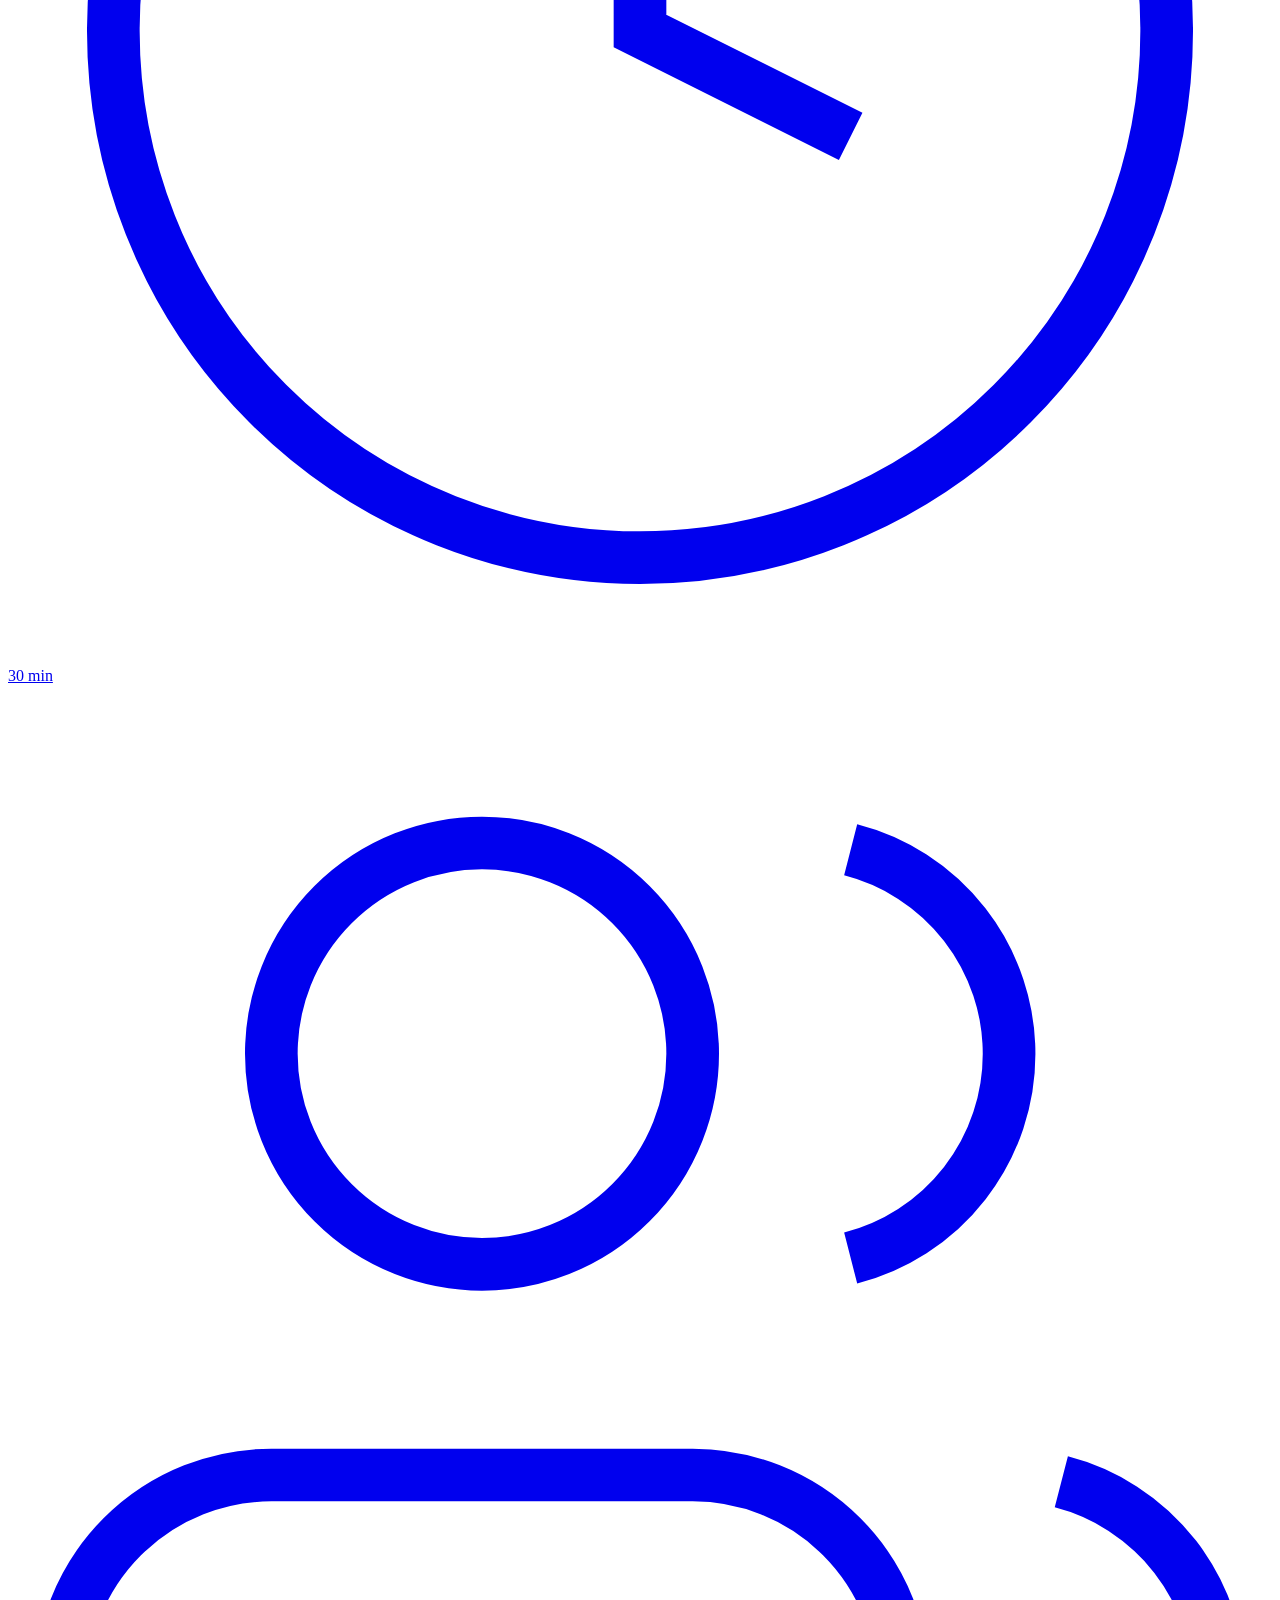
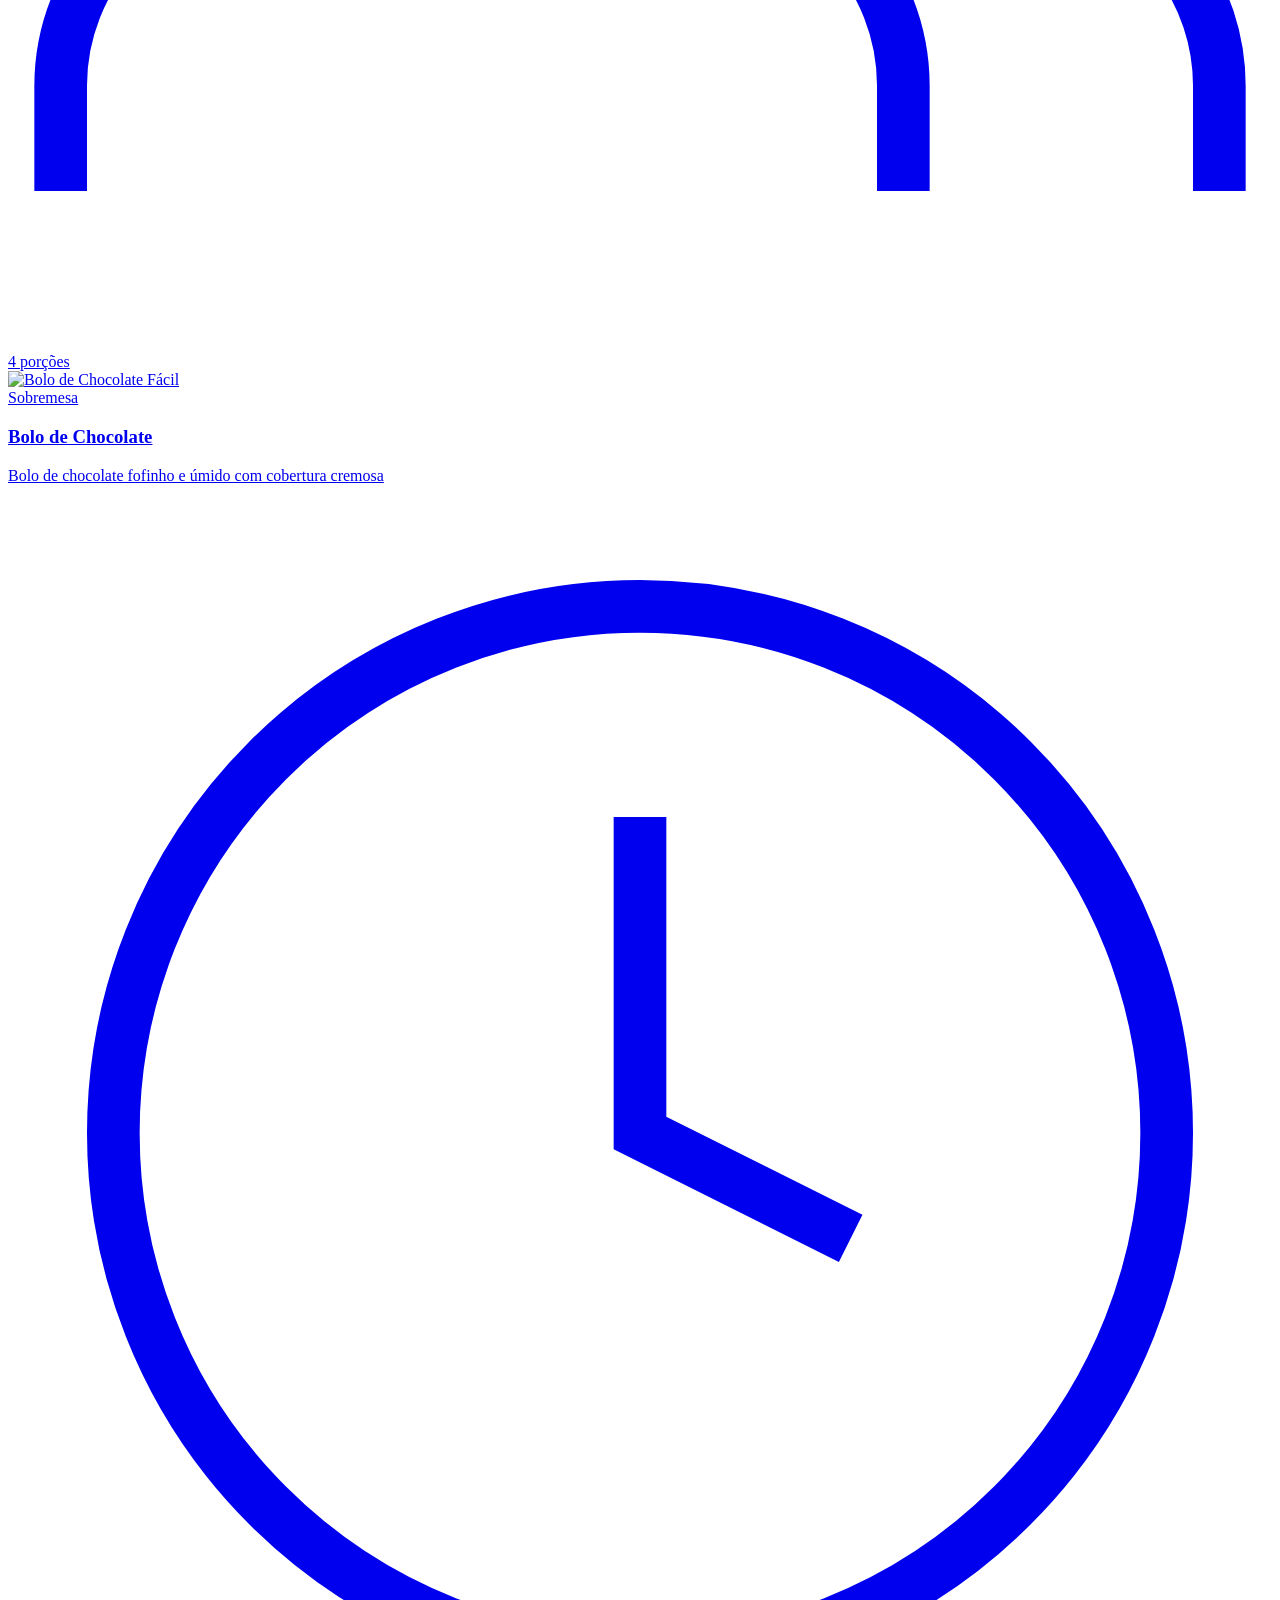
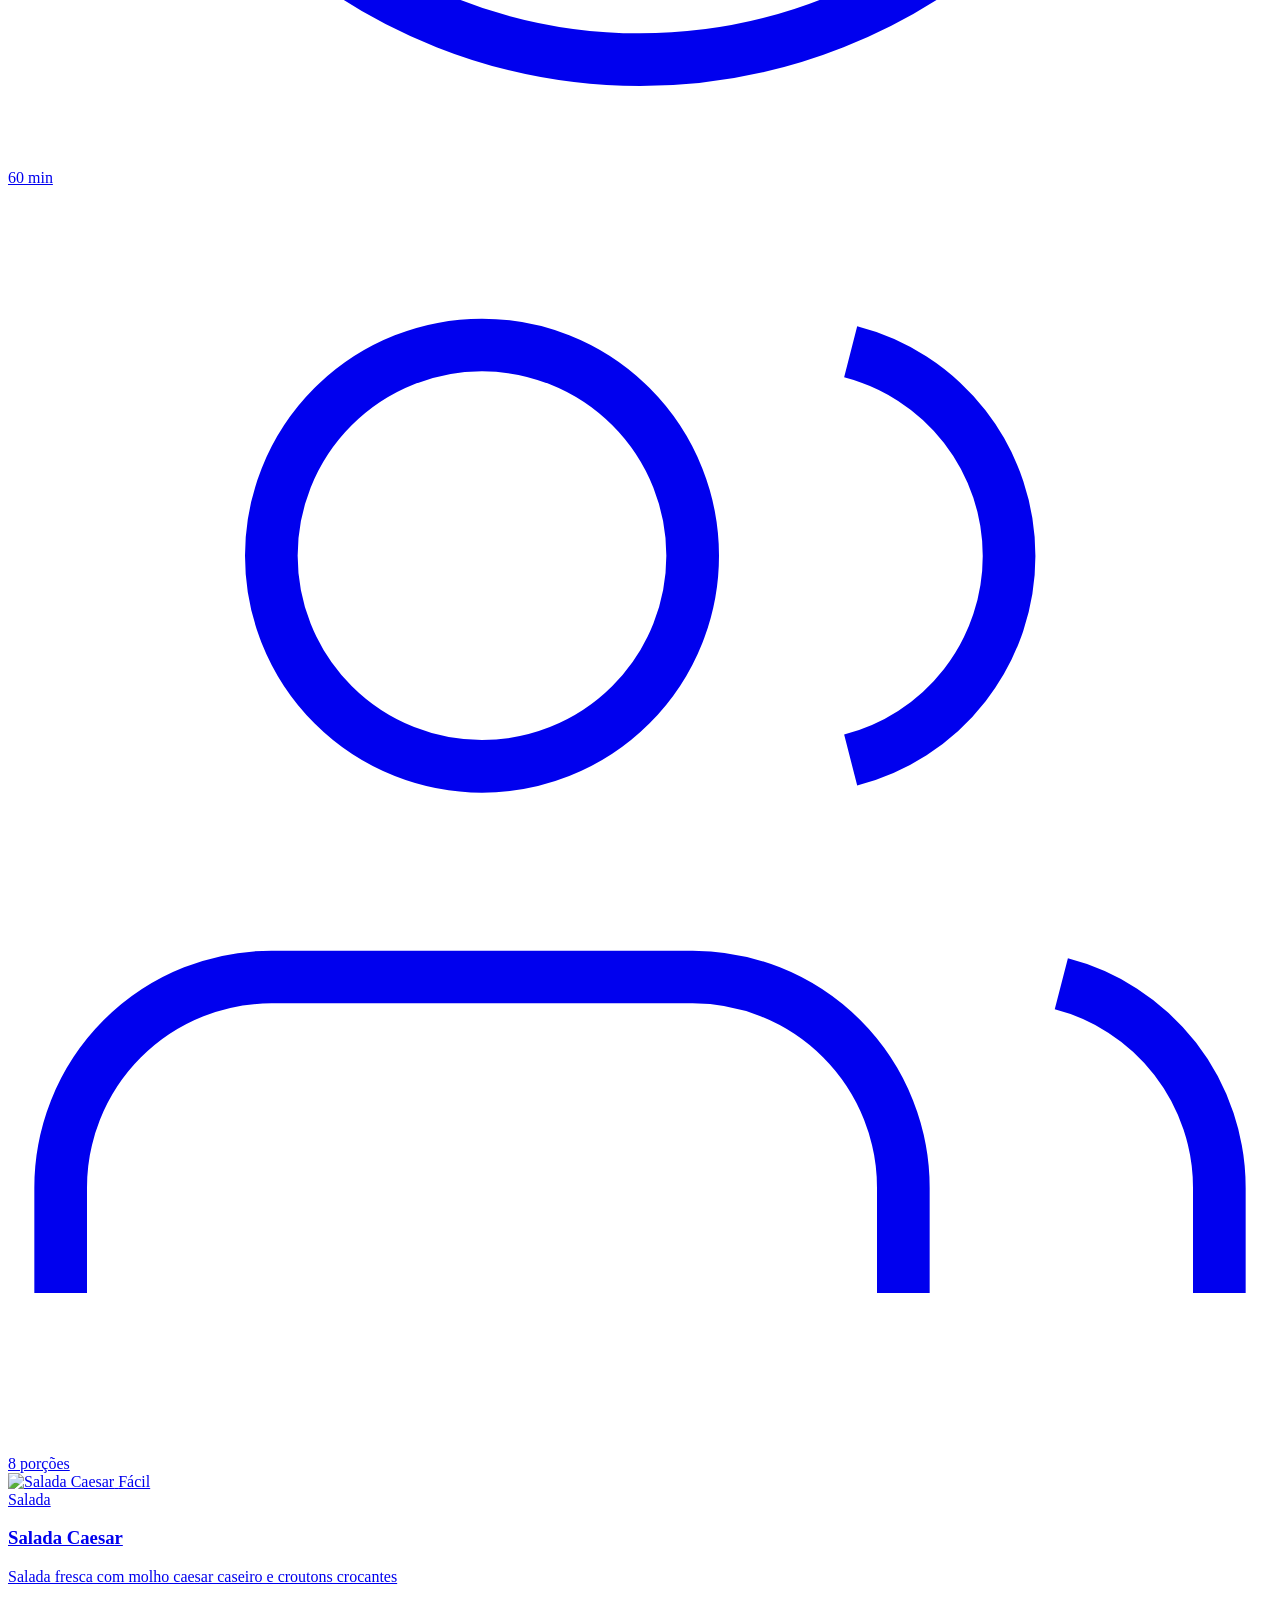
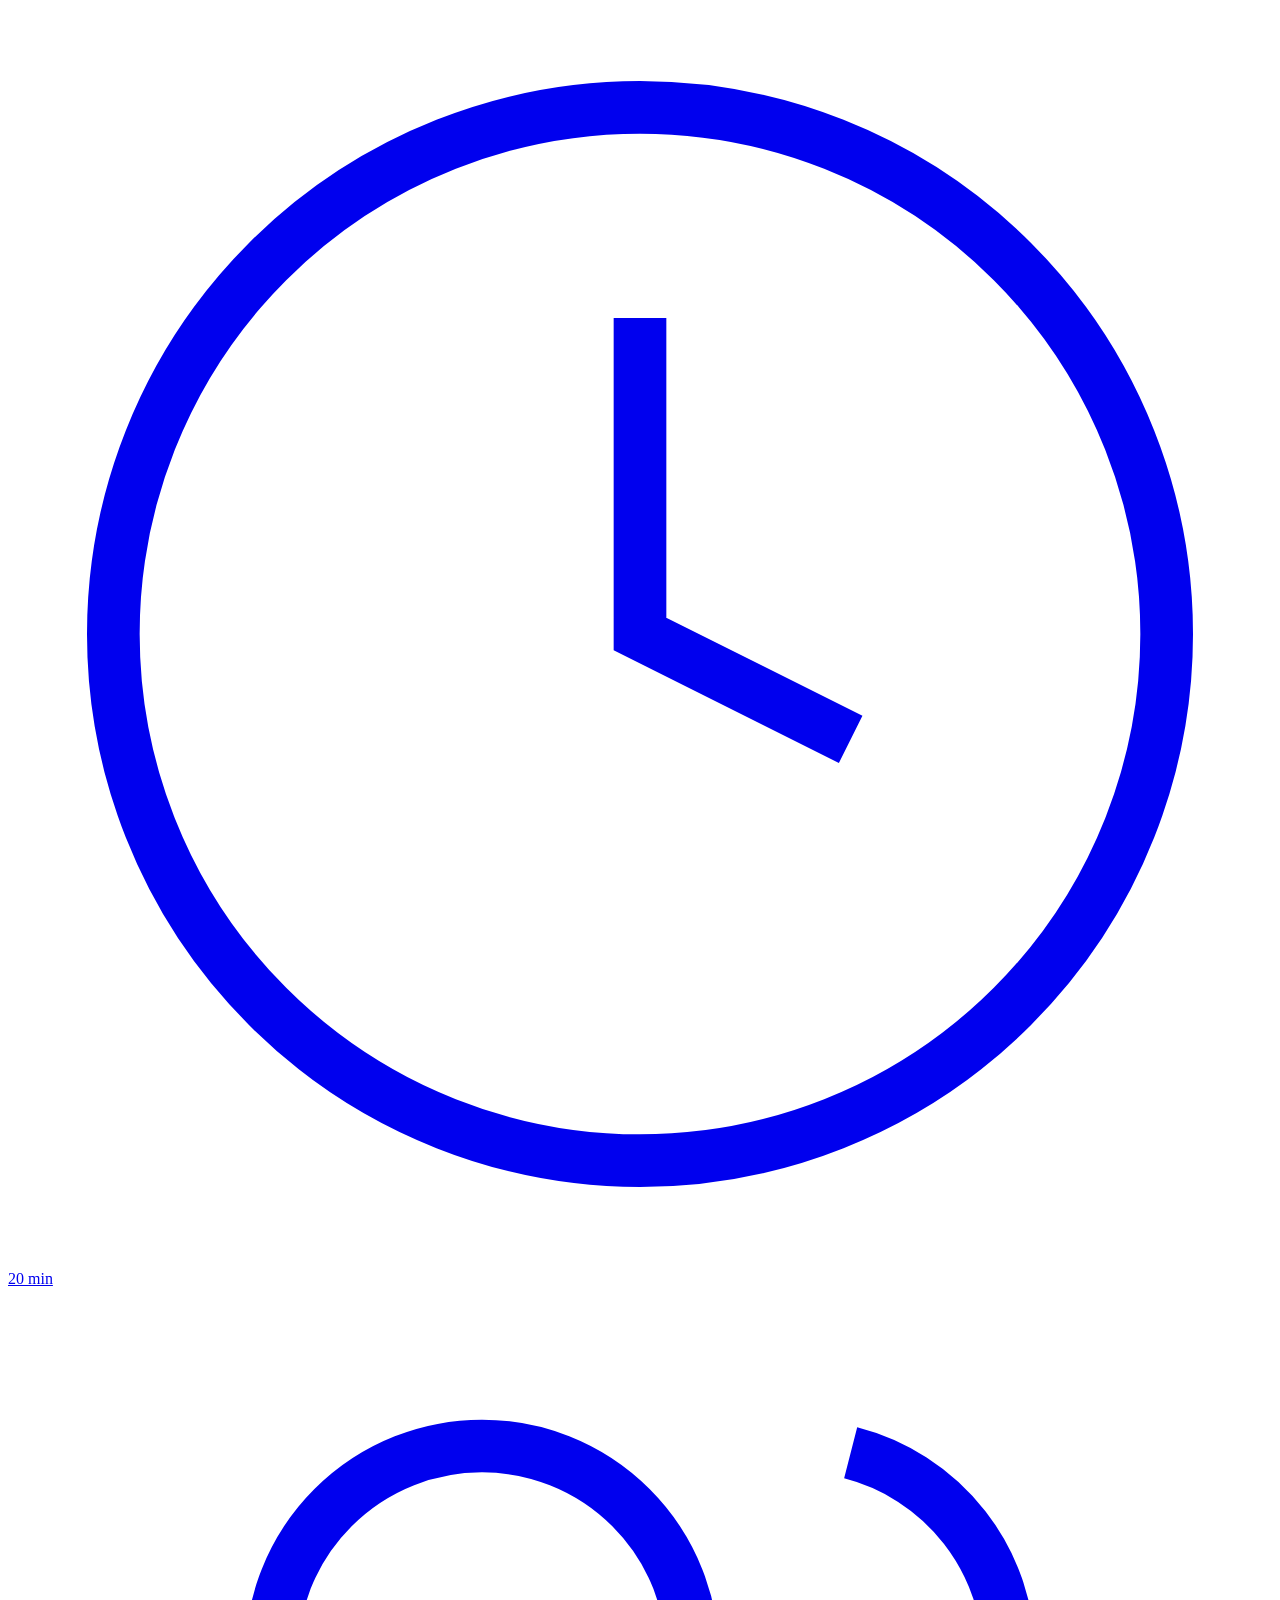
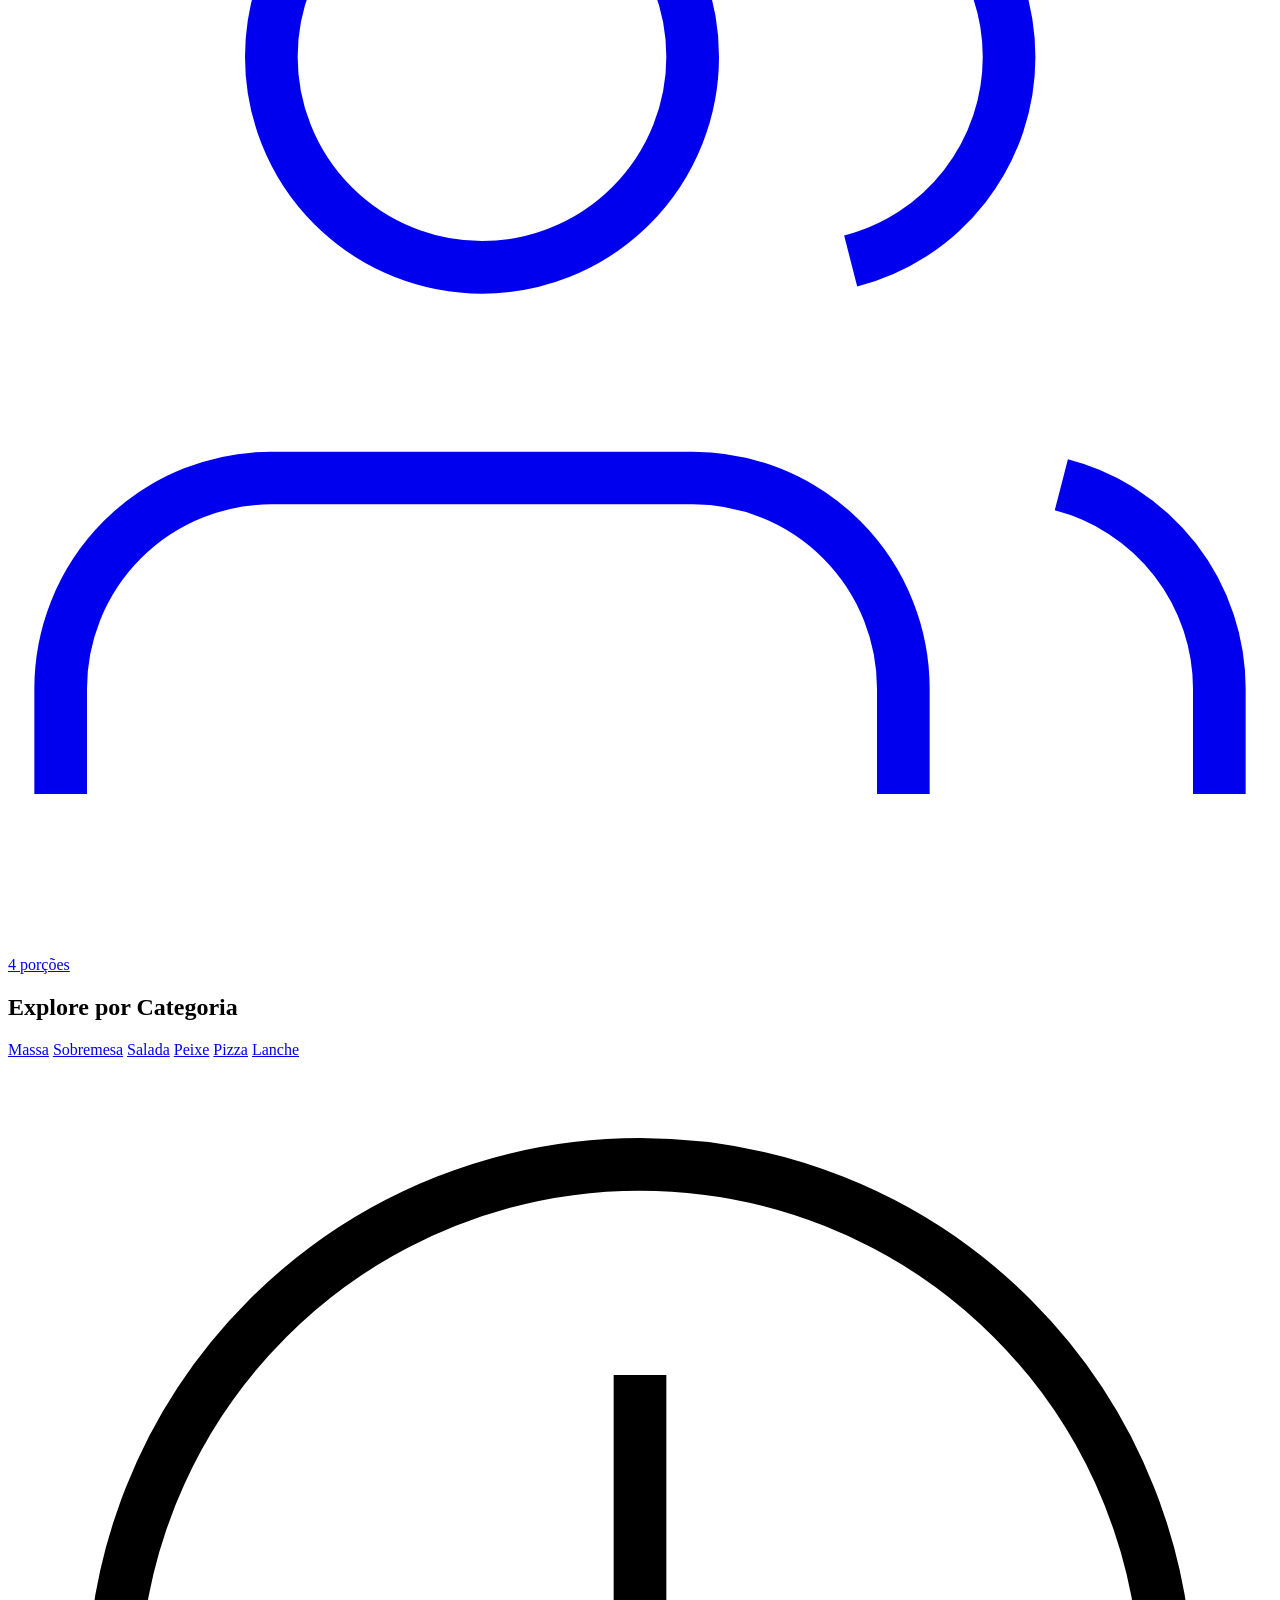
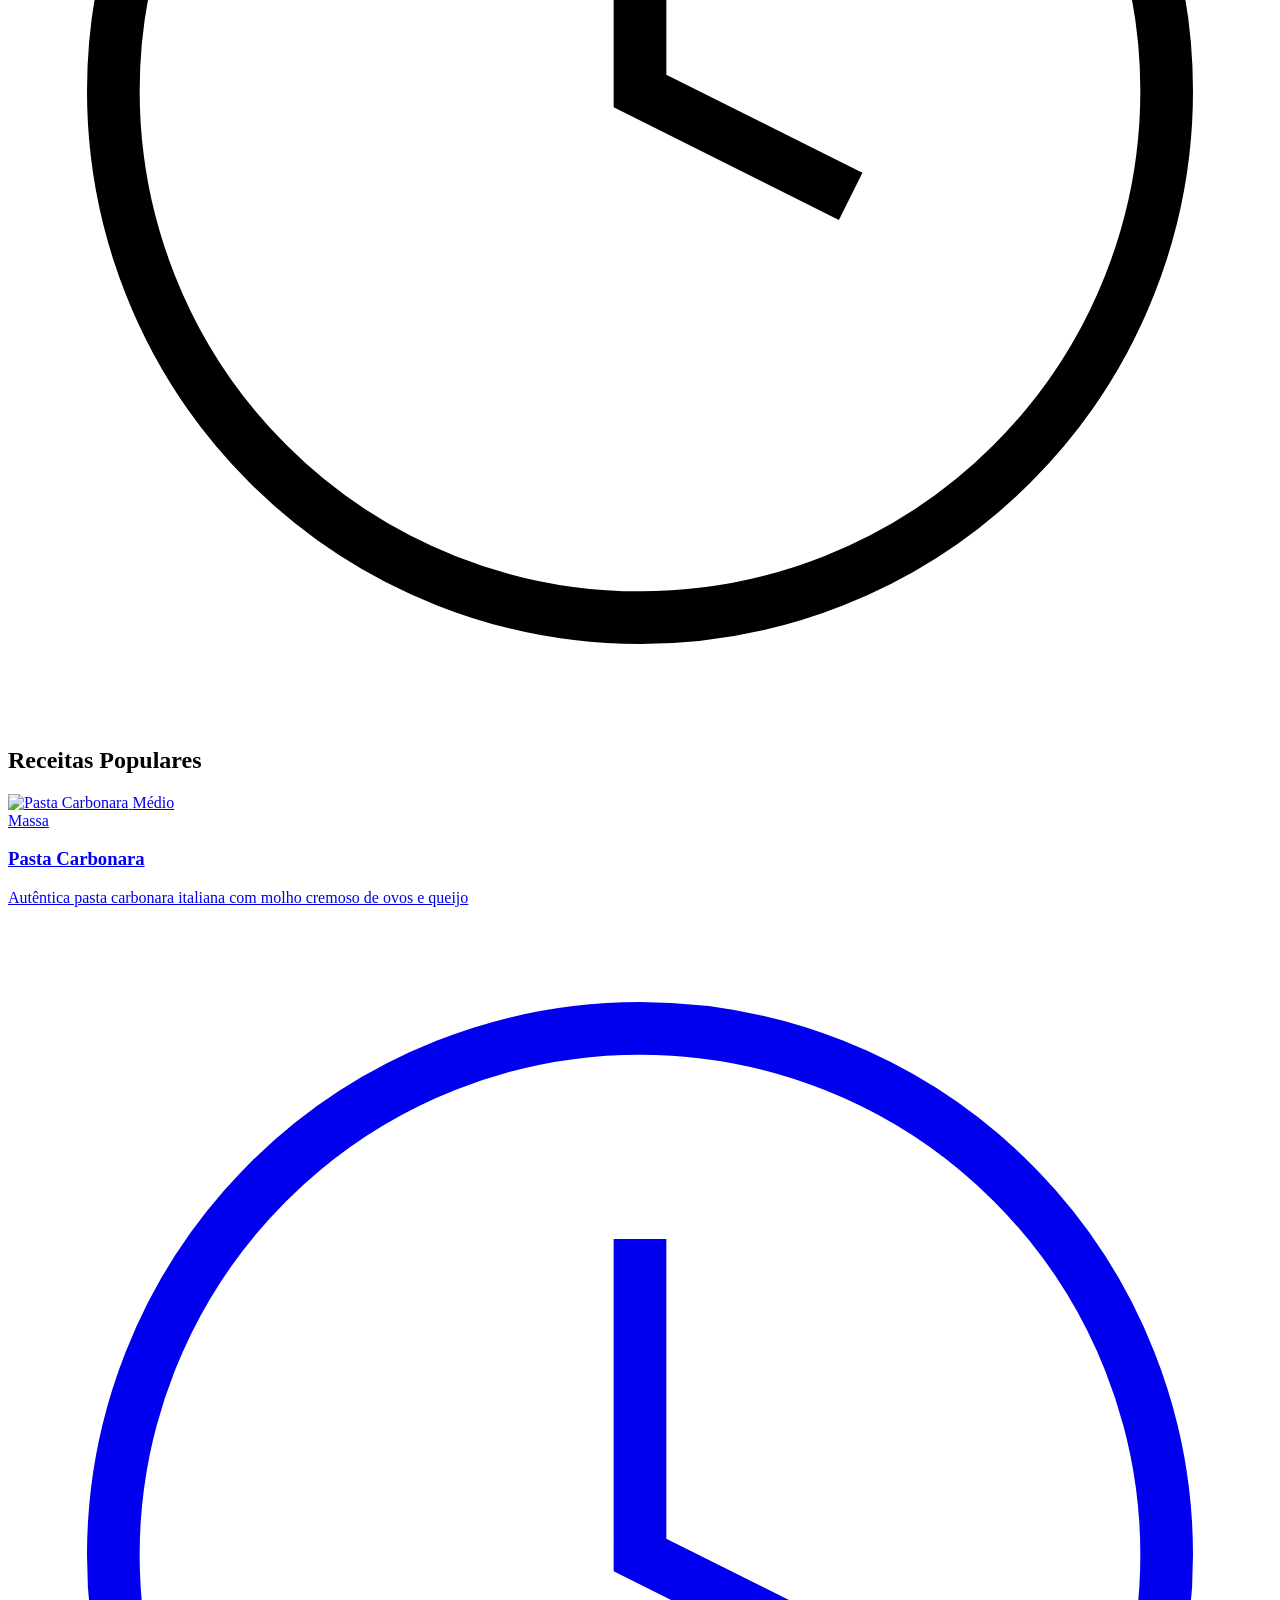
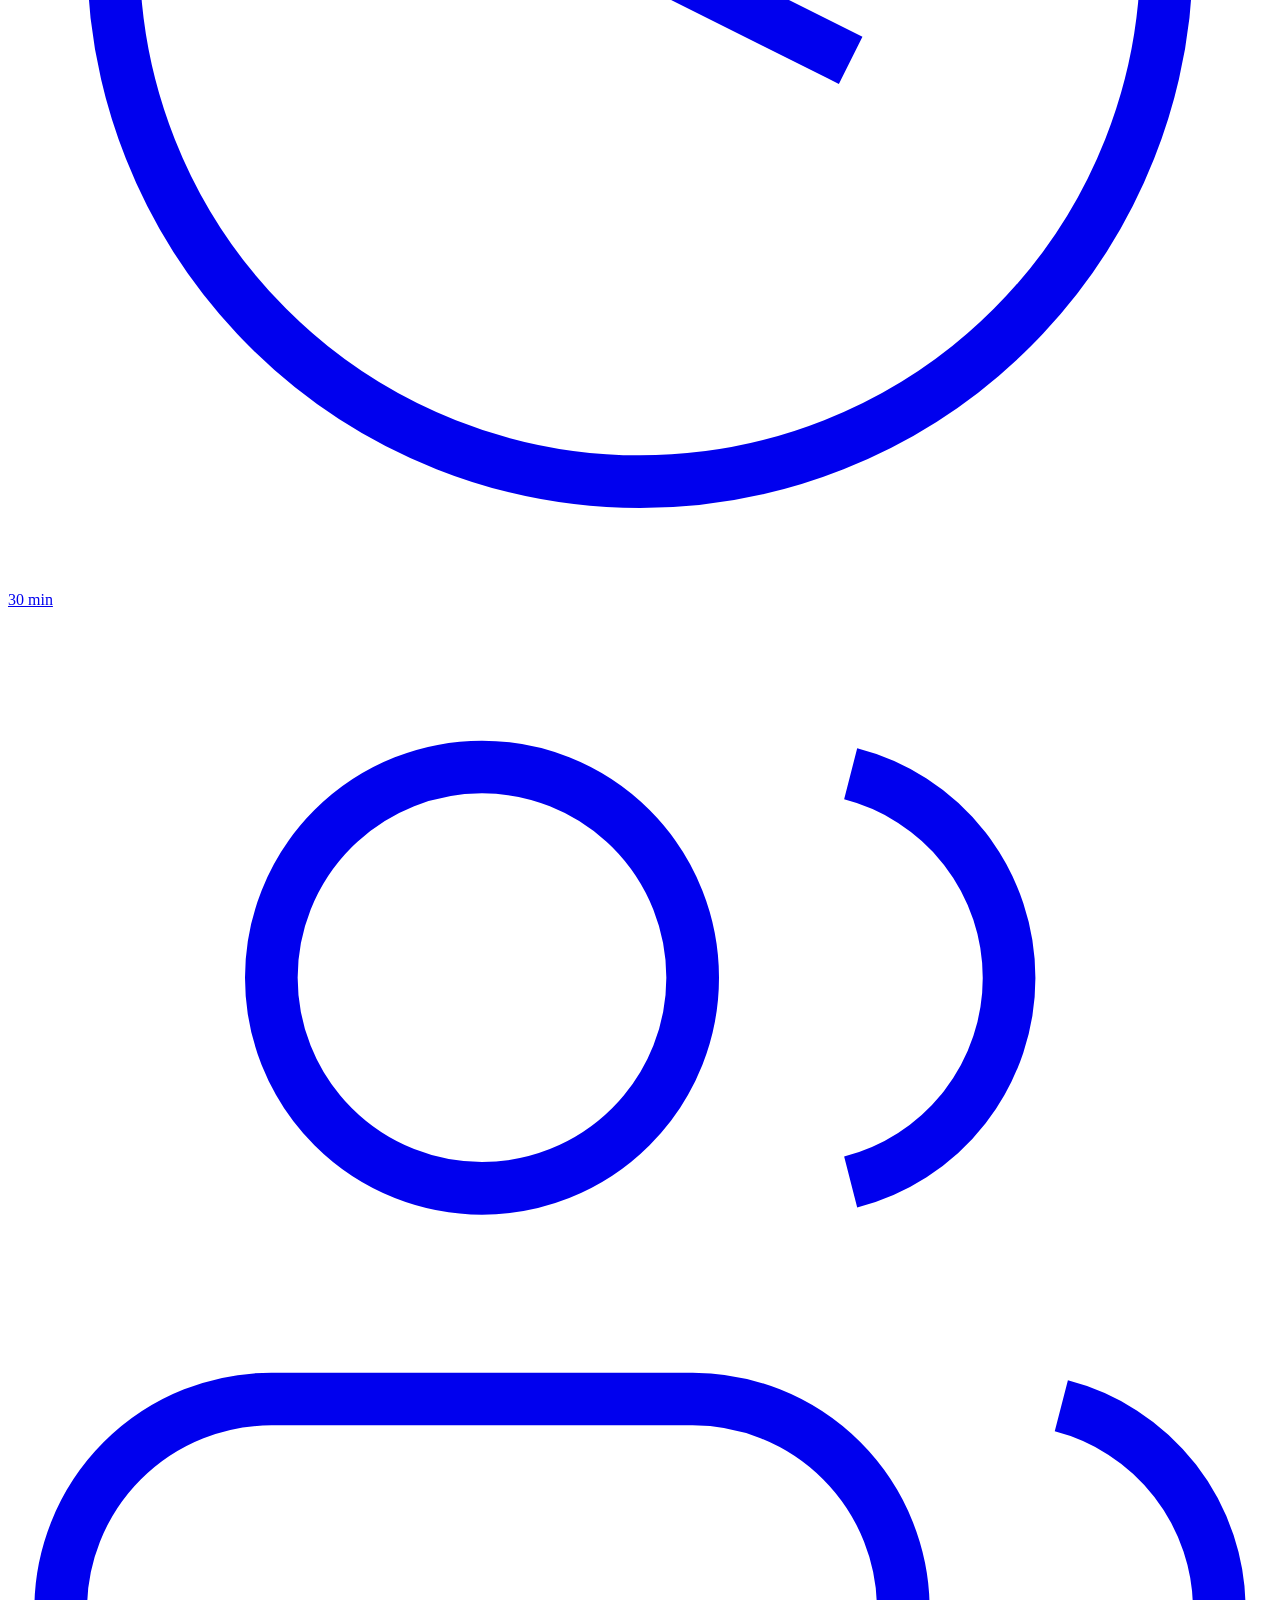
==== commit 78bf49f0: "mudança total" ====
--- a/index.html
+++ b/index.html
@@ -4,7 +4,7 @@
     <meta charset="UTF-8">
     <meta name="viewport" content="width=device-width, initial-scale=1.0">
     <title>Delícias da Cozinha - Site de Receitas</title>
-    <link rel="stylesheet" href="style.css">
+    <link rel="stylesheet" href="styles.css">
 </head>
 <body>
     <!-- Header -->
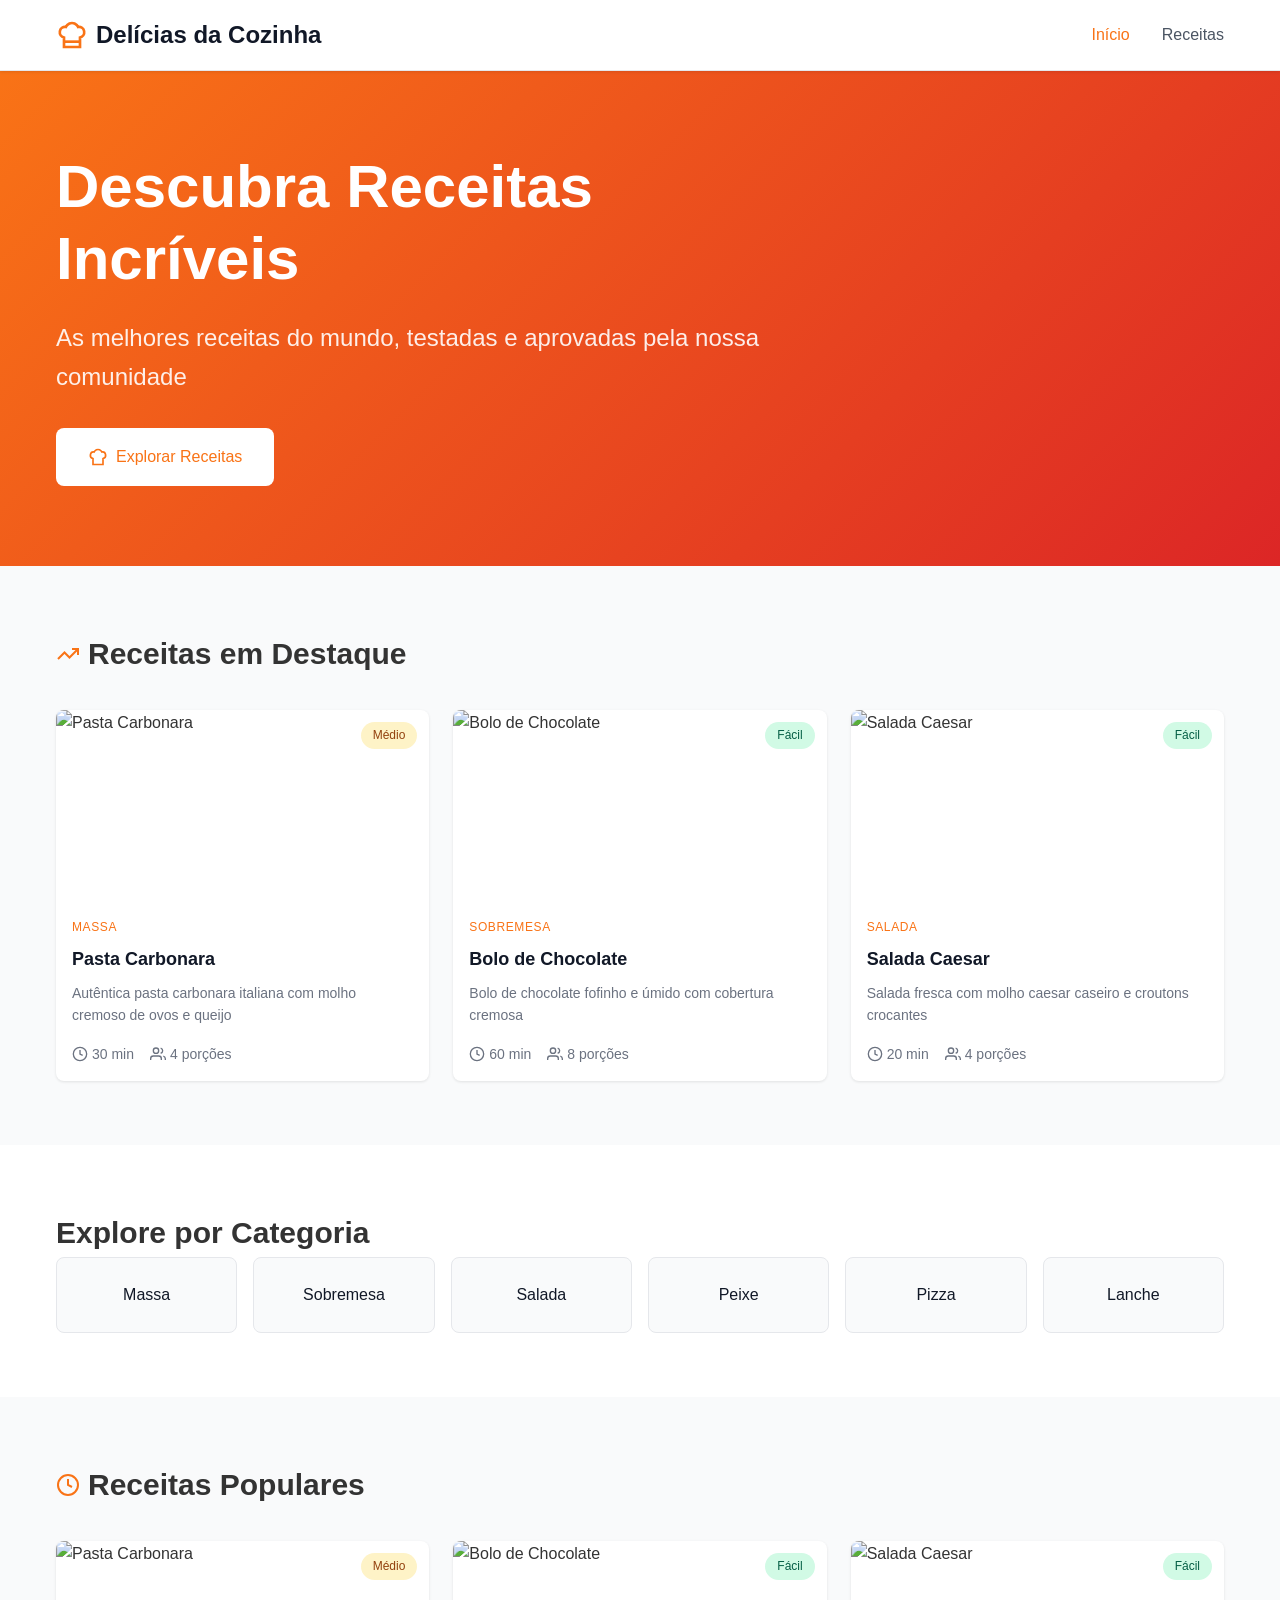
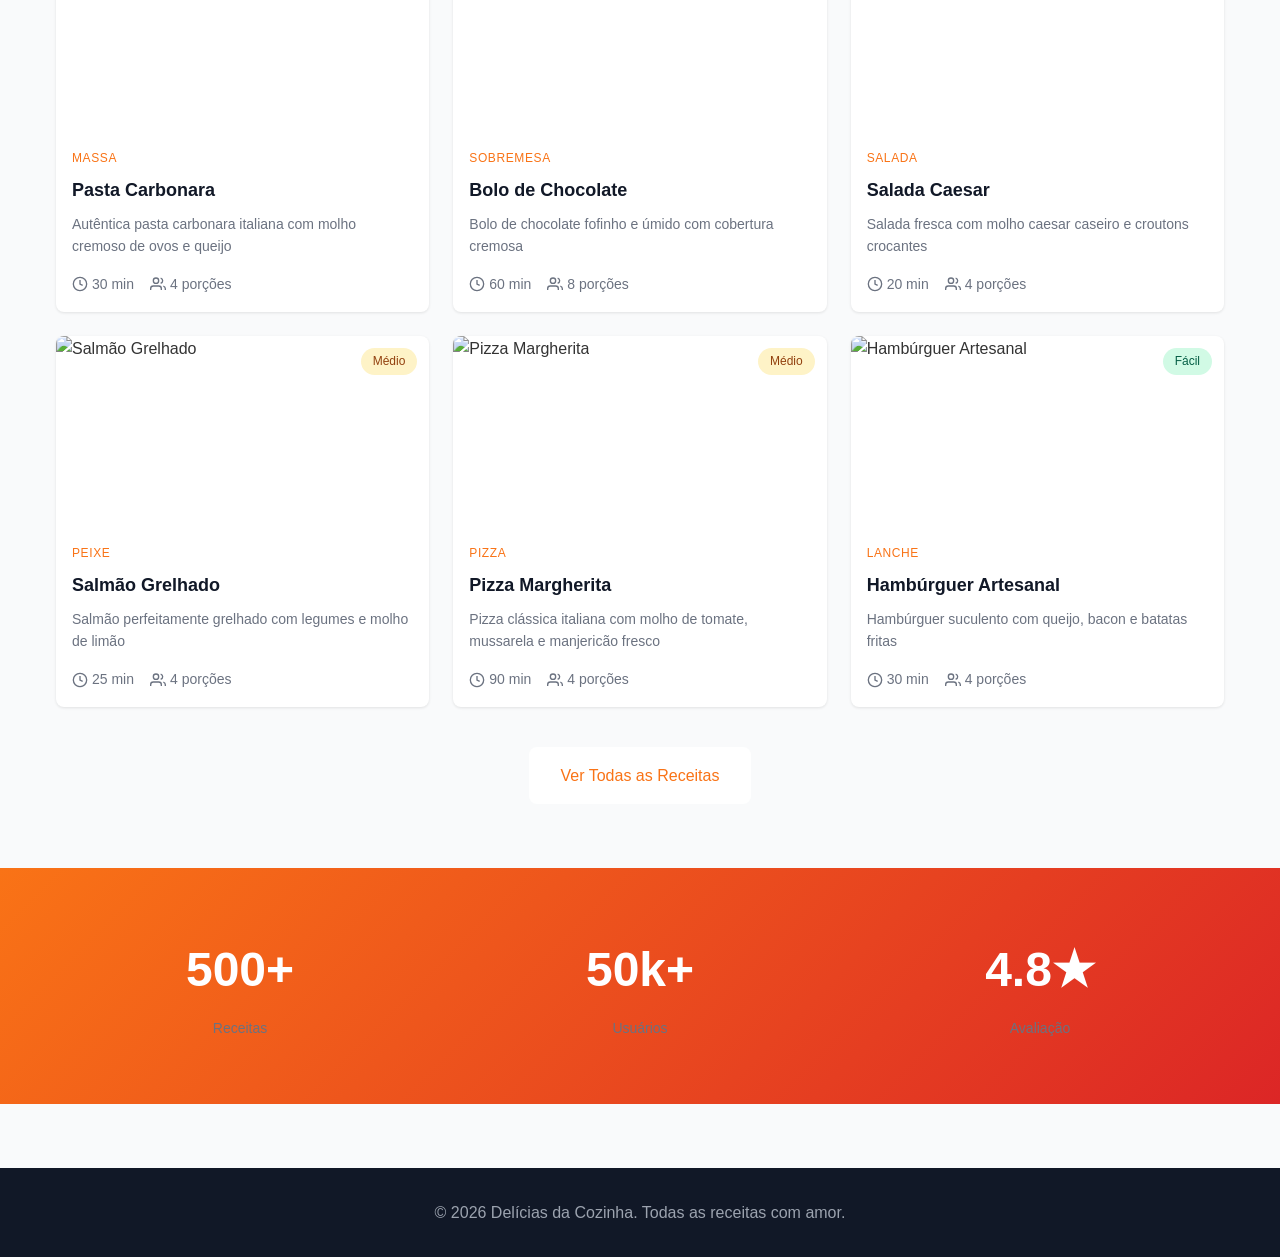
==== commit 6cd238f8: "mudança total" ====
--- a/index.html
+++ b/index.html
@@ -4,7 +4,7 @@
     <meta charset="UTF-8">
     <meta name="viewport" content="width=device-width, initial-scale=1.0">
     <title>Delícias da Cozinha - Site de Receitas</title>
-    <link rel="stylesheet" href="styles.css">
+    <link rel="stylesheet" href="style.css">
 </head>
 <body>
     <!-- Header -->
--- a/style.css
+++ b/style.css
@@ -0,0 +1,801 @@
+/* Reset e Estilos Base */
+* {
+    margin: 0;
+    padding: 0;
+    box-sizing: border-box;
+}
+
+body {
+    font-family: -apple-system, BlinkMacSystemFont, 'Segoe UI', Roboto, Oxygen, Ubuntu, Cantarell, sans-serif;
+    line-height: 1.6;
+    color: #333;
+    background-color: #f9fafb;
+}
+
+.container {
+    max-width: 1200px;
+    margin: 0 auto;
+    padding: 0 1rem;
+}
+
+/* Header */
+.header {
+    position: sticky;
+    top: 0;
+    z-index: 50;
+    background-color: white;
+    border-bottom: 1px solid #e5e7eb;
+    box-shadow: 0 1px 3px rgba(0, 0, 0, 0.1);
+}
+
+.header-content {
+    display: flex;
+    align-items: center;
+    justify-content: space-between;
+    padding: 1rem 0;
+}
+
+.logo {
+    display: flex;
+    align-items: center;
+    gap: 0.5rem;
+    text-decoration: none;
+    color: #111827;
+}
+
+.logo-icon {
+    width: 2rem;
+    height: 2rem;
+    color: #f97316;
+    stroke-width: 2;
+}
+
+.logo-text {
+    font-size: 1.5rem;
+    font-weight: 700;
+}
+
+.nav {
+    display: flex;
+    gap: 2rem;
+}
+
+.desktop-nav {
+    display: none;
+}
+
+@media (min-width: 768px) {
+    .desktop-nav {
+        display: flex;
+    }
+}
+
+.nav-link {
+    color: #4b5563;
+    text-decoration: none;
+    transition: color 0.3s;
+}
+
+.nav-link:hover,
+.nav-link.active {
+    color: #f97316;
+}
+
+.mobile-menu-btn {
+    display: flex;
+    flex-direction: column;
+    gap: 0.375rem;
+    background: none;
+    border: none;
+    cursor: pointer;
+    padding: 0.5rem;
+}
+
+.mobile-menu-btn span {
+    width: 1.5rem;
+    height: 0.125rem;
+    background-color: #111827;
+    display: block;
+}
+
+@media (min-width: 768px) {
+    .mobile-menu-btn {
+        display: none;
+    }
+}
+
+.mobile-nav {
+    display: none;
+    flex-direction: column;
+    gap: 1rem;
+    padding: 1rem 0;
+    border-top: 1px solid #e5e7eb;
+}
+
+.mobile-nav.active {
+    display: flex;
+}
+
+@media (min-width: 768px) {
+    .mobile-nav {
+        display: none !important;
+    }
+}
+
+/* Hero Section */
+.hero {
+    background: linear-gradient(135deg, #f97316 0%, #dc2626 100%);
+    color: white;
+    padding: 5rem 0;
+}
+
+.hero-content {
+    max-width: 48rem;
+}
+
+.hero-title {
+    font-size: 3rem;
+    font-weight: 700;
+    margin-bottom: 1.5rem;
+    line-height: 1.2;
+}
+
+@media (min-width: 768px) {
+    .hero-title {
+        font-size: 3.75rem;
+    }
+}
+
+.hero-description {
+    font-size: 1.25rem;
+    margin-bottom: 2rem;
+    color: rgba(255, 255, 255, 0.9);
+}
+
+@media (min-width: 768px) {
+    .hero-description {
+        font-size: 1.5rem;
+    }
+}
+
+/* Buttons */
+.btn {
+    display: inline-flex;
+    align-items: center;
+    gap: 0.5rem;
+    padding: 1rem 2rem;
+    border-radius: 0.5rem;
+    font-weight: 500;
+    text-decoration: none;
+    transition: all 0.3s;
+    border: none;
+    cursor: pointer;
+    font-size: 1rem;
+}
+
+.btn-primary {
+    background-color: white;
+    color: #f97316;
+}
+
+.btn-primary:hover {
+    background-color: #fff7ed;
+}
+
+.btn-icon {
+    width: 1.25rem;
+    height: 1.25rem;
+    stroke-width: 2;
+}
+
+/* Sections */
+.section {
+    padding: 4rem 0;
+}
+
+.section-white {
+    background-color: white;
+}
+
+.section-header {
+    display: flex;
+    align-items: center;
+    gap: 0.5rem;
+    margin-bottom: 2rem;
+}
+
+.section-icon {
+    width: 1.5rem;
+    height: 1.5rem;
+    color: #f97316;
+    stroke-width: 2;
+}
+
+.section-title {
+    font-size: 1.875rem;
+    font-weight: 700;
+}
+
+.section-footer {
+    text-align: center;
+    margin-top: 2.5rem;
+}
+
+/* Recipes Grid */
+.recipes-grid {
+    display: grid;
+    grid-template-columns: 1fr;
+    gap: 1.5rem;
+}
+
+@media (min-width: 768px) {
+    .recipes-grid {
+        grid-template-columns: repeat(2, 1fr);
+    }
+}
+
+@media (min-width: 1024px) {
+    .recipes-grid {
+        grid-template-columns: repeat(3, 1fr);
+    }
+}
+
+/* Recipe Card */
+.recipe-card {
+    background-color: white;
+    border-radius: 0.5rem;
+    overflow: hidden;
+    box-shadow: 0 1px 3px rgba(0, 0, 0, 0.1);
+    transition: box-shadow 0.3s;
+    text-decoration: none;
+    color: inherit;
+    display: block;
+}
+
+.recipe-card:hover {
+    box-shadow: 0 10px 25px rgba(0, 0, 0, 0.15);
+}
+
+.recipe-card-image {
+    position: relative;
+    height: 12rem;
+    overflow: hidden;
+}
+
+.recipe-card-image img {
+    width: 100%;
+    height: 100%;
+    object-fit: cover;
+    transition: transform 0.3s;
+}
+
+.recipe-card:hover .recipe-card-image img {
+    transform: scale(1.05);
+}
+
+.difficulty-badge {
+    position: absolute;
+    top: 0.75rem;
+    right: 0.75rem;
+    padding: 0.25rem 0.75rem;
+    border-radius: 9999px;
+    font-size: 0.75rem;
+    font-weight: 500;
+}
+
+.difficulty-facil {
+    background-color: #d1fae5;
+    color: #065f46;
+}
+
+.difficulty-medio {
+    background-color: #fef3c7;
+    color: #92400e;
+}
+
+.difficulty-dificil {
+    background-color: #fee2e2;
+    color: #991b1b;
+}
+
+.recipe-card-content {
+    padding: 1rem;
+}
+
+.recipe-category {
+    font-size: 0.75rem;
+    font-weight: 500;
+    color: #f97316;
+    text-transform: uppercase;
+    letter-spacing: 0.05em;
+    margin-bottom: 0.5rem;
+    display: block;
+}
+
+.recipe-title {
+    font-size: 1.125rem;
+    font-weight: 600;
+    color: #111827;
+    margin-bottom: 0.5rem;
+    display: -webkit-box;
+    -webkit-line-clamp: 1;
+    -webkit-box-orient: vertical;
+    overflow: hidden;
+}
+
+.recipe-description {
+    font-size: 0.875rem;
+    color: #6b7280;
+    margin-bottom: 1rem;
+    display: -webkit-box;
+    -webkit-line-clamp: 2;
+    -webkit-box-orient: vertical;
+    overflow: hidden;
+}
+
+.recipe-meta {
+    display: flex;
+    align-items: center;
+    gap: 1rem;
+    font-size: 0.875rem;
+    color: #6b7280;
+}
+
+.recipe-meta-item {
+    display: flex;
+    align-items: center;
+    gap: 0.25rem;
+}
+
+.recipe-meta-item svg {
+    width: 1rem;
+    height: 1rem;
+    stroke-width: 2;
+}
+
+/* Categories Grid */
+.categories-grid {
+    display: grid;
+    grid-template-columns: repeat(2, 1fr);
+    gap: 1rem;
+}
+
+@media (min-width: 768px) {
+    .categories-grid {
+        grid-template-columns: repeat(3, 1fr);
+    }
+}
+
+@media (min-width: 1024px) {
+    .categories-grid {
+        grid-template-columns: repeat(6, 1fr);
+    }
+}
+
+.category-card {
+    background-color: #f9fafb;
+    border: 1px solid #e5e7eb;
+    border-radius: 0.5rem;
+    padding: 1.5rem;
+    text-align: center;
+    text-decoration: none;
+    color: #111827;
+    font-weight: 500;
+    transition: all 0.3s;
+}
+
+.category-card:hover {
+    background-color: #fff7ed;
+    border-color: #fdba74;
+}
+
+/* Stats Section */
+.stats-section {
+    background: linear-gradient(135deg, #f97316 0%, #dc2626 100%);
+    color: white;
+    padding: 4rem 0;
+}
+
+.stats-grid {
+    display: grid;
+    grid-template-columns: 1fr;
+    gap: 2rem;
+    text-align: center;
+}
+
+@media (min-width: 768px) {
+    .stats-grid {
+        grid-template-columns: repeat(3, 1fr);
+    }
+}
+
+.stat-number {
+    font-size: 3rem;
+    font-weight: 700;
+    margin-bottom: 0.5rem;
+}
+
+.stat-label {
+    font-size: 1.25rem;
+    color: rgba(255, 255, 255, 0.9);
+}
+
+/* Footer */
+.footer {
+    background-color: #111827;
+    color: white;
+    padding: 2rem 0;
+    margin-top: 4rem;
+}
+
+.footer-text {
+    text-align: center;
+    color: #9ca3af;
+}
+
+/* Recipes Page */
+.recipes-page {
+    padding: 2rem 0;
+}
+
+.page-header {
+    margin-bottom: 2rem;
+}
+
+.page-title {
+    font-size: 2.25rem;
+    font-weight: 700;
+    margin-bottom: 1rem;
+}
+
+.page-description {
+    font-size: 1.125rem;
+    color: #6b7280;
+}
+
+/* Filters Section */
+.filters-section {
+    margin-bottom: 2rem;
+}
+
+.search-box {
+    position: relative;
+    max-width: 28rem;
+    margin-bottom: 1.5rem;
+}
+
+.search-icon {
+    position: absolute;
+    left: 0.75rem;
+    top: 50%;
+    transform: translateY(-50%);
+    width: 1.25rem;
+    height: 1.25rem;
+    color: #9ca3af;
+    stroke-width: 2;
+}
+
+.search-input {
+    width: 100%;
+    padding: 0.75rem 1rem 0.75rem 2.5rem;
+    border: 1px solid #d1d5db;
+    border-radius: 0.5rem;
+    font-size: 1rem;
+    outline: none;
+    transition: all 0.3s;
+}
+
+.search-input:focus {
+    border-color: #f97316;
+    box-shadow: 0 0 0 3px rgba(249, 115, 22, 0.1);
+}
+
+.filter-header {
+    display: flex;
+    align-items: center;
+    gap: 0.5rem;
+    margin-bottom: 1rem;
+}
+
+.filter-icon {
+    width: 1.25rem;
+    height: 1.25rem;
+    color: #6b7280;
+    stroke-width: 2;
+}
+
+.filter-label {
+    font-size: 0.875rem;
+    font-weight: 500;
+    color: #374151;
+}
+
+.categories-filter {
+    display: flex;
+    flex-wrap: wrap;
+    gap: 0.5rem;
+}
+
+.category-btn {
+    padding: 0.5rem 1rem;
+    border-radius: 9999px;
+    font-size: 0.875rem;
+    font-weight: 500;
+    border: none;
+    cursor: pointer;
+    transition: all 0.3s;
+    background-color: #f3f4f6;
+    color: #374151;
+}
+
+.category-btn:hover {
+    background-color: #e5e7eb;
+}
+
+.category-btn.active {
+    background-color: #f97316;
+    color: white;
+}
+
+.results-count {
+    margin-bottom: 1.5rem;
+    color: #6b7280;
+}
+
+.no-results {
+    text-align: center;
+    padding: 4rem 0;
+}
+
+.no-results p {
+    font-size: 1.25rem;
+    color: #6b7280;
+}
+
+/* Recipe Detail Page */
+.back-button-container {
+    padding: 1.5rem 0;
+}
+
+.back-button {
+    display: inline-flex;
+    align-items: center;
+    gap: 0.5rem;
+    color: #6b7280;
+    text-decoration: none;
+    transition: color 0.3s;
+}
+
+.back-button:hover {
+    color: #f97316;
+}
+
+.back-button svg {
+    width: 1.25rem;
+    height: 1.25rem;
+    stroke-width: 2;
+}
+
+.recipe-header {
+    position: relative;
+    height: 400px;
+    overflow: hidden;
+    margin-bottom: 2rem;
+}
+
+@media (min-width: 768px) {
+    .recipe-header {
+        height: 500px;
+    }
+}
+
+.recipe-header-image {
+    width: 100%;
+    height: 100%;
+    object-fit: cover;
+}
+
+.recipe-header-overlay {
+    position: absolute;
+    inset: 0;
+    background: linear-gradient(to top, rgba(0, 0, 0, 0.7), rgba(0, 0, 0, 0.3) 50%, transparent);
+}
+
+.recipe-header-content {
+    position: absolute;
+    bottom: 0;
+    left: 0;
+    right: 0;
+    color: white;
+    padding: 2rem;
+}
+
+.recipe-header-category {
+    display: inline-block;
+    padding: 0.25rem 0.75rem;
+    background-color: #f97316;
+    border-radius: 9999px;
+    font-size: 0.875rem;
+    margin-bottom: 1rem;
+}
+
+.recipe-header-title {
+    font-size: 2.25rem;
+    font-weight: 700;
+    margin-bottom: 1rem;
+}
+
+@media (min-width: 768px) {
+    .recipe-header-title {
+        font-size: 3rem;
+    }
+}
+
+.recipe-header-description {
+    font-size: 1.25rem;
+    color: #e5e7eb;
+    max-width: 48rem;
+}
+
+.recipe-stats {
+    display: grid;
+    grid-template-columns: repeat(2, 1fr);
+    gap: 1rem;
+    margin-bottom: 3rem;
+}
+
+@media (min-width: 768px) {
+    .recipe-stats {
+        grid-template-columns: repeat(4, 1fr);
+    }
+}
+
+.stat-box {
+    background-color: white;
+    border-radius: 0.5rem;
+    box-shadow: 0 1px 3px rgba(0, 0, 0, 0.1);
+    padding: 1.5rem;
+    text-align: center;
+}
+
+.stat-box svg {
+    width: 2rem;
+    height: 2rem;
+    color: #f97316;
+    margin: 0 auto 0.5rem;
+    stroke-width: 2;
+}
+
+.stat-value {
+    font-size: 1.5rem;
+    font-weight: 700;
+    margin-bottom: 0.25rem;
+}
+
+.stat-box .difficulty-badge {
+    position: static;
+    display: inline-block;
+}
+
+.stat-label {
+    font-size: 0.875rem;
+    color: #6b7280;
+    margin-top: 0.25rem;
+}
+
+.recipe-content {
+    display: grid;
+    gap: 3rem;
+    margin-bottom: 3rem;
+}
+
+@media (min-width: 768px) {
+    .recipe-content {
+        grid-template-columns: repeat(2, 1fr);
+    }
+}
+
+.recipe-section {
+    background-color: white;
+    border-radius: 0.5rem;
+    box-shadow: 0 1px 3px rgba(0, 0, 0, 0.1);
+    padding: 2rem;
+}
+
+.recipe-section-header {
+    display: flex;
+    align-items: center;
+    gap: 0.5rem;
+    margin-bottom: 1.5rem;
+}
+
+.recipe-section-header h2 {
+    font-size: 1.5rem;
+    font-weight: 700;
+}
+
+.ingredients-list {
+    list-style: none;
+}
+
+.ingredients-list li {
+    display: flex;
+    align-items: start;
+    gap: 0.75rem;
+    margin-bottom: 0.75rem;
+    color: #374151;
+}
+
+.ingredients-list li::before {
+    content: '';
+    width: 0.5rem;
+    height: 0.5rem;
+    background-color: #f97316;
+    border-radius: 50%;
+    margin-top: 0.5rem;
+    flex-shrink: 0;
+}
+
+.instructions-list {
+    list-style: none;
+    counter-reset: instructions;
+}
+
+.instructions-list li {
+    display: flex;
+    gap: 1rem;
+    margin-bottom: 1rem;
+    counter-increment: instructions;
+}
+
+.instructions-list li::before {
+    content: counter(instructions);
+    flex-shrink: 0;
+    width: 2rem;
+    height: 2rem;
+    background-color: #f97316;
+    color: white;
+    border-radius: 50%;
+    display: flex;
+    align-items: center;
+    justify-content: center;
+    font-weight: 500;
+}
+
+.instructions-list li p {
+    padding-top: 0.25rem;
+    color: #374151;
+}
+
+.tips-section {
+    background-color: #fff7ed;
+    border: 1px solid #fdba74;
+    border-radius: 0.5rem;
+    padding: 2rem;
+    margin-bottom: 4rem;
+}
+
+.tips-section h3 {
+    font-size: 1.25rem;
+    font-weight: 600;
+    margin-bottom: 1rem;
+}
+
+.tips-section p {
+    color: #374151;
+    line-height: 1.6;
+}
+
+.related-recipes {
+    margin-top: 4rem;
+}
+
+.related-recipes .section-title {
+    margin-bottom: 2rem;
+}
+
+@media (min-width: 1024px) {
+    .related-recipes .recipes-grid {
+        grid-template-columns: repeat(3, 1fr);
+    }
+}
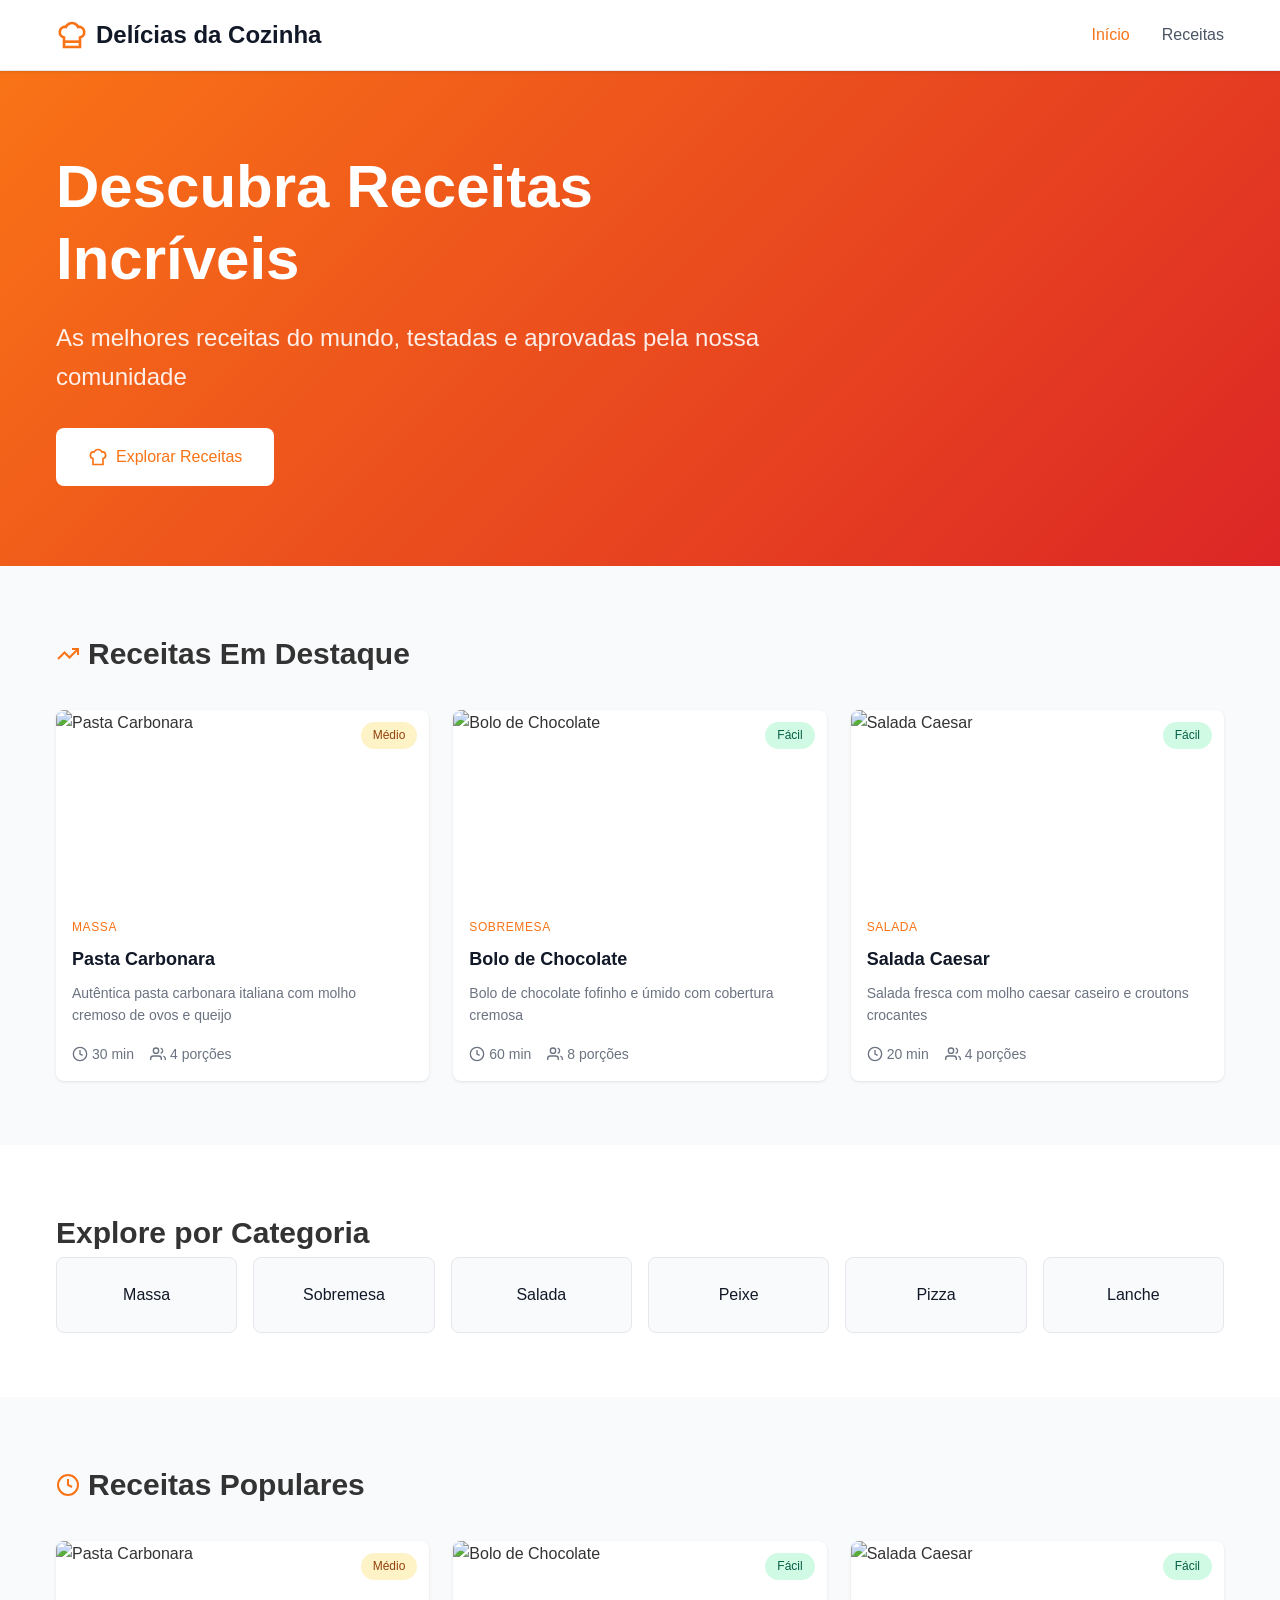
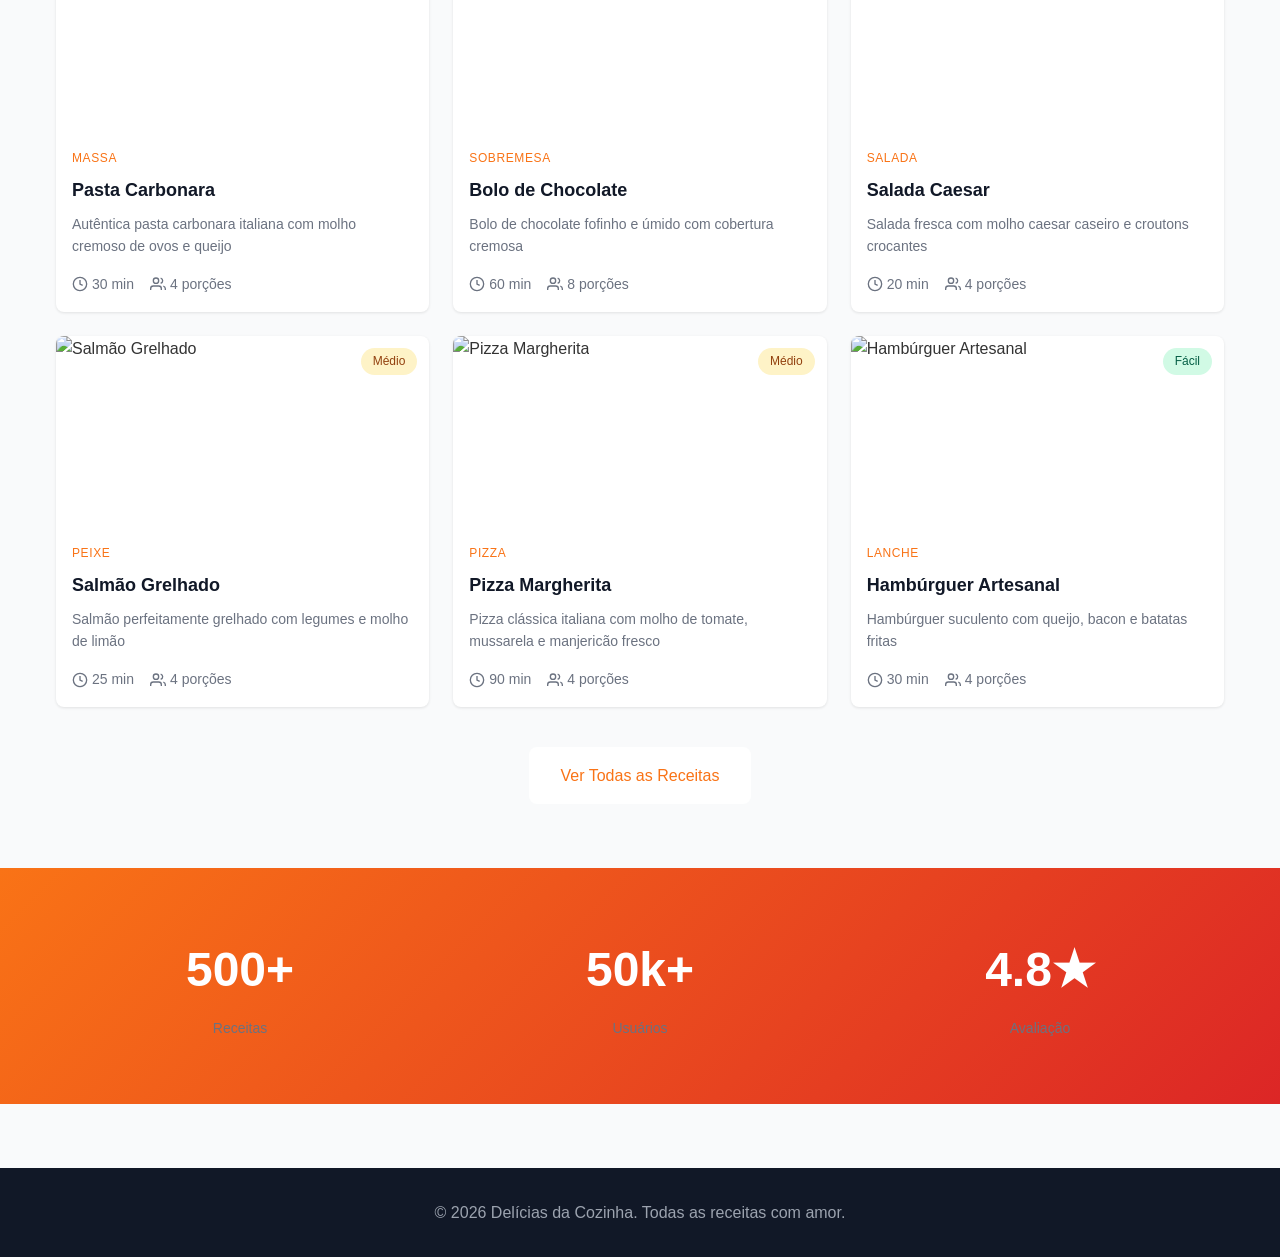
==== commit 3504c8a1: "..." ====
--- a/index.html
+++ b/index.html
@@ -61,7 +61,7 @@
                     <polyline points="22 7 13.5 15.5 8.5 10.5 2 17"/>
                     <polyline points="16 7 22 7 22 13"/>
                 </svg>
-                <h2 class="section-title">Receitas em Destaque</h2>
+                <h2 class="section-title">Receitas Em Destaque</h2>
             </div>
             <div class="recipes-grid" id="featuredRecipes">
                 <!-- Receitas serão inseridas via JavaScript -->
